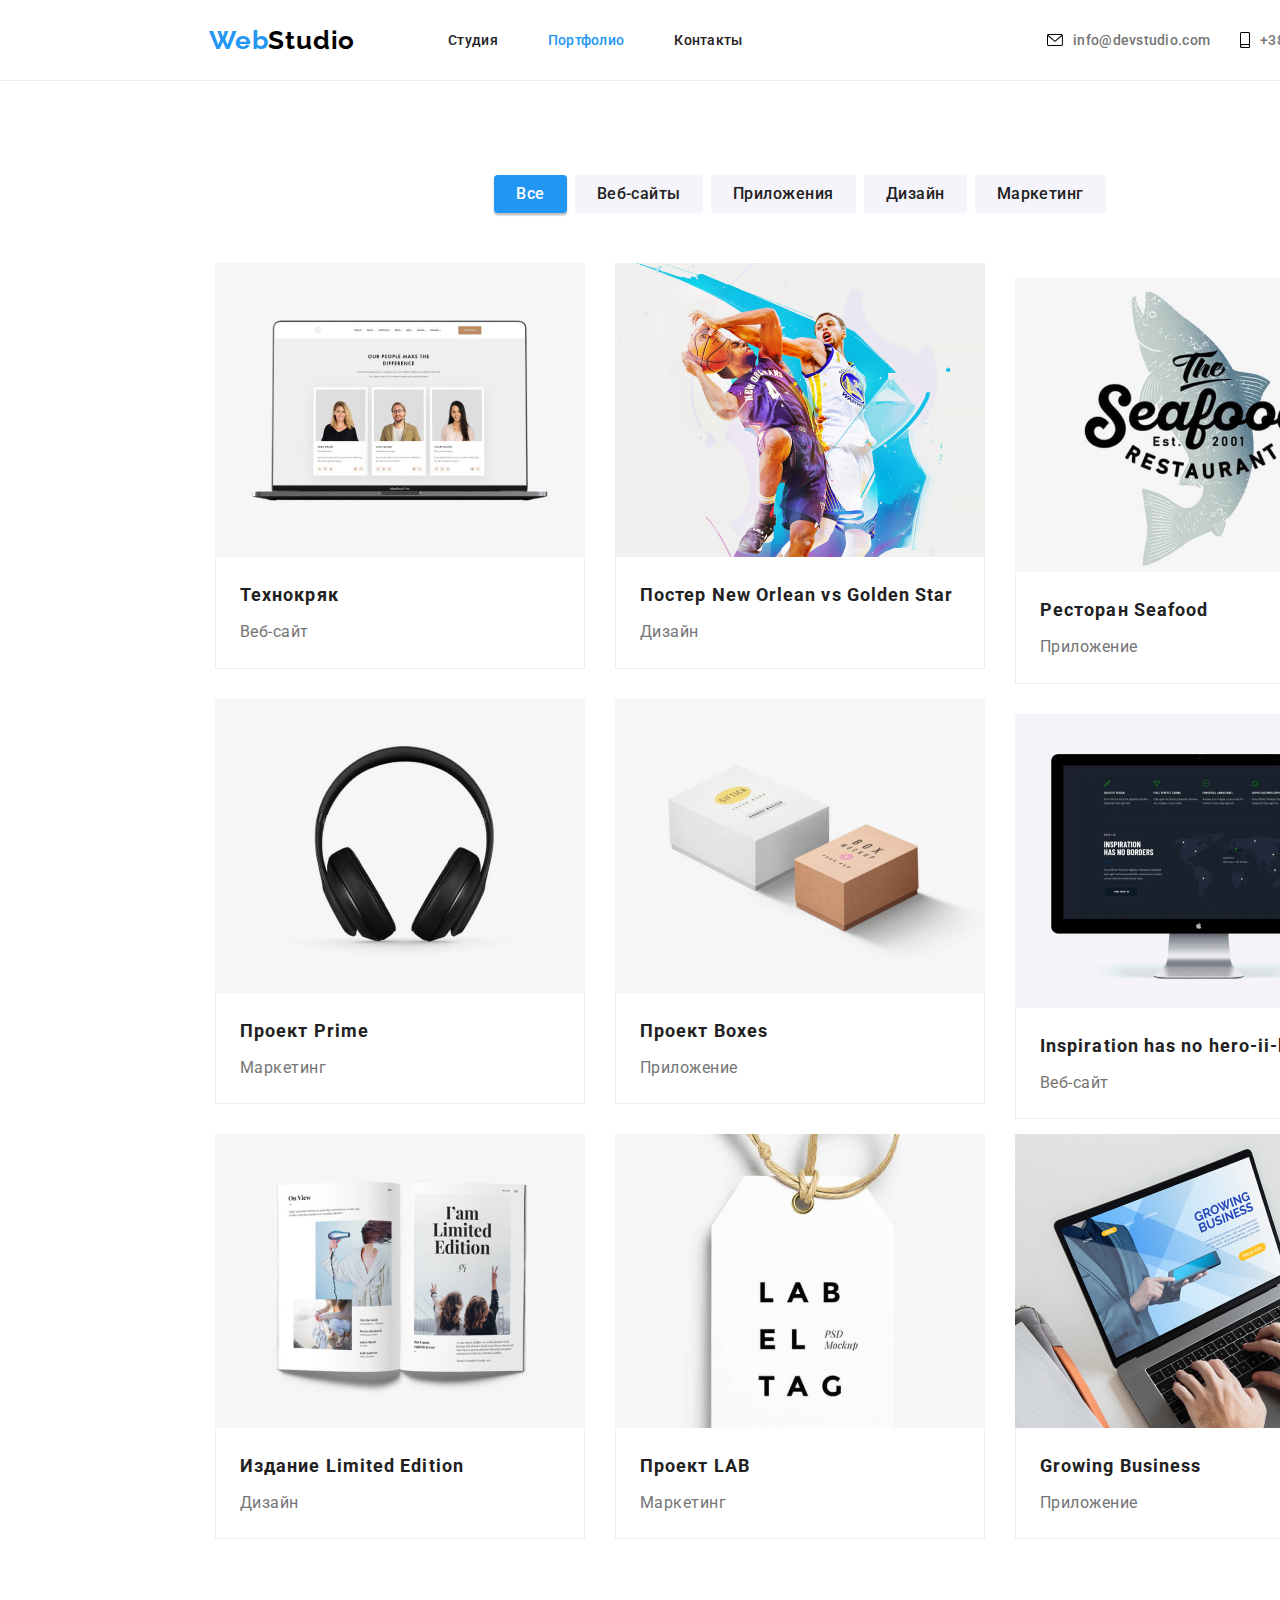
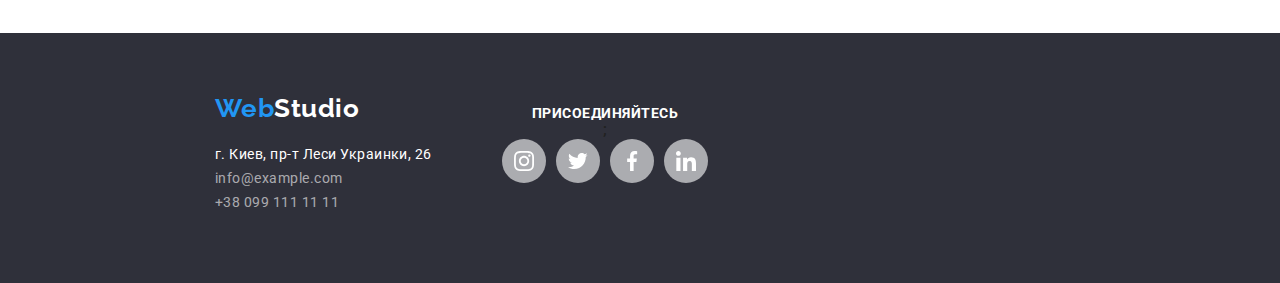
==== portfolio.html @ f687e074 "HW 5 13-53 20-08-2022" ====
<!DOCTYPE html>
<html lang="ru">

<head>
  <meta charset="UTF-8">
  <meta http-equiv="X-UA-Compatible" content="IE=edge">
  <meta name="viewport" content="width=device-width, initial-scale=1.0">
  <title>Document</title>
  <link rel="preconnect" href="https://fonts.googleapis.com">
  <link rel="preconnect" href="https://fonts.gstatic.com" crossorigin>
  <link href="https://fonts.googleapis.com/css2?family=Raleway:wght@700&family=Roboto:wght@400;500;700;900&display=swap"
    rel="stylesheet">
  <link rel="stylesheet" href="https://cdnjs.cloudflare.com/ajax/libs/modern-normalize/1.1.0/modern-normalize.min.css">
  <link rel="stylesheet" href="./css/styles.css" />
</head>

<body>
   <header>
    <section class="section header">
      <div class="container header-container">
        <a class="header-logo" href="index.html" title="Наш Логотип"><span class="header-logo-web">Web</span>Studio</a>
        <ul class="header-list">
          <li class="header-item">
            <a class="header-link-web" href="./index.html" title="Наша Студия">Студия</a>
          </li>
          <li class="header-item">
            <a class="header-link" href="./portfolio.html" title="Наши проекты">Портфолио</a>
          </li>
          <li class="header-item">
            <a class="header-link-web" href="./index.html" title="Наши контакты">Контакты</a>
          </li>
        </ul>
        <ul class="header-contact-list">
          <li class="header-contact-item">
            <div class="mail-address-new">
              <svg class="header-mail-contact" width="16" height="12">
                <use href="./images/symbol-defs.svg#icon-envelope-hover-1"></use>;
              </svg>
              <a class="header-contact-link" href="mailto:info@devstudio.com">info@devstudio.com</a>
            </div>
          </li>
          <li class="header-contact-item">
            <div class="tel-address-new">
              <svg class="header-tel-contact" width="10" height="16">
                <use href="./images/symbol-defs.svg#icon-smartphone1-1"></use>;
              </svg>
              <a class="header-contact-link" href="tel:+380961111111">+38 096 111 11 11</a>
            </div>
          </li>
        </ul>
      </div>
    </section>
  </header>
  <main>
    <section class="section">
      <h1 class="hero-port visually-hidden">Главная секция</h1>
      <ul class="container header-container">
        <li class="hero-port-item"><button type="button" class="hero-blue-btn">Все</button></li>
        <li class="hero-port-item"><button type="button" class="hero-port-btn">Веб-сайты</button></li>
        <li class="hero-port-item"><button type="button" class="hero-port-btn">Приложения</button></li>
        <li class="hero-port-item"><button type="button" class="hero-port-btn">Дизайн</button></li>
        <li class="hero-port-item"><button type="button" class="hero-port-btn">Маркетинг</button></li>
      </ul>
      <!-- <section class="hero-ii-port"> -->
      <ul class="container hero-ii-port-container">
        <li class="hero-ii-port-item">
          <img src="./images/img5.jpg" alt="Сайт ТЕХНОКРЯК" width="370" />
          <div class="hero-ii-border">
            <h2 class="hero-ii-port-title">Технокряк</h2>
            <p class="hero-ii-port-text">Веб-сайт</p>
          </div>
        </li>
        <li class="hero-ii-port-item">
          <img src="./images/img6.jpg" alt="Постер New Orlean vs Golden Star" width="370" />
          <div class="hero-ii-border">
            <h2 class="hero-ii-port-title">Постер New Orlean vs Golden Star</h2>
            <p class="hero-ii-port-text">Дизайн</p>
          </div>
        </li>
        <li class="hero-ii-port-item">
          <img src="./images/img7.jpg" alt="Ресторан Seafood" width="370" />
          <div class="hero-ii-border">
            <h2 class="hero-ii-port-title">Ресторан Seafood</h2>
            <p class="hero-ii-port-text">Приложение</p>
          </div>
        </li>
        <li class="hero-ii-port-item">
          <img src="./images/img8.jpg" alt="Проект Prime" width="370" />
          <div class="hero-ii-border">
            <h2 class="hero-ii-port-title">Проект Prime</h2>
            <p class="hero-ii-port-text">Маркетинг</p>
          </div>
        </li>
        <li class="hero-ii-port-item">
          <img src="./images/img9.jpg" alt="Проект Boxes" width="370" />
          <div class="hero-ii-border">
            <h2 class="hero-ii-port-title">Проект Boxes</h2>
            <p class="hero-ii-port-text">Приложение</p>
          </div>
        </li>
        <li class="hero-ii-port-item">
          <img src="./images/img10.jpg" alt="Inspiration has no Borders" width="370" />
          <div class="hero-ii-border">
            <h2 class="hero-ii-port-title">Inspiration has no hero-ii-borders</h2>
            <p class="hero-ii-port-text">Веб-сайт</p>
          </div>
        </li>
        <li class="hero-ii-port-item">
          <img src="./images/img11.jpg" alt="Издание Limited Edition" width="370" />
          <div class="hero-ii-border">
            <h2 class="hero-ii-port-title">Издание Limited Edition</h2>
            <p class="hero-ii-port-text">Дизайн</p>
          </div>
        </li>
        <li class="hero-ii-port-item">
          <img src="./images/img12.jpg" alt="Проект LAB" width="370" />
          <div class="hero-ii-border">
            <h2 class="hero-ii-port-title">Проект LAB</h2>
            <p class="hero-ii-port-text">Маркетинг</p>
          </div>
        </li>
        <li class="hero-ii-port-item">
          <img src="./images/img13.jpg" alt="Growing Business" width="370" />
          <div class="hero-ii-border">
            <h2 class="hero-ii-port-title">Growing Business</h2>
            <p class="hero-ii-port-text">Приложение</p>
          </div>
        </li>
      </ul>
      </div>
    </section>
  </main>
  <footer>
    <div class="main-footer">
      <div class="footer-container">
        <a class="footer-text" href="./index.html" title="Наш Логотип"><span
            class="header-logo-web">Web</span>Studio</a>
        <ul>
          <li class="footer-list">
            <a class="footer-map" href="https://google.maps/" rel="noopener noreferrer">
              г. Киев, пр-т Леси Украинки, 26</a>
          </li>
          <li class="footer-list">
            <a class="footer-link" href="mailto:info@example.com">info@example.com</a>
          </li>
          <li class="footer-list">
            <a class="footer-link" href="tel:+380991111111">+38 099 111 11 11</a>
          </li>
        </ul>
      </div>
      <div class="last-footer">
        <h3 class="footer-title">ПРИСОЕДИНЯЙТЕСЬ</h3>;
        <ul class="footer-social-list">
          <li>
            <a href="#" class="footer-social-link">
              <svg class="footer-soc">
                <use href="./images/symbol-defs.svg#icon-instagram-new"></use>;
              </svg>
            </a>
          </li>
          <li>
            <a href="#" class="footer-social-link">
              <svg class="footer-soc">
                <use href="./images/symbol-defs.svg#icon-twitter-2"></use>;
              </svg>
            </a>
          </li>
          <li>
            <a href="#" class="footer-social-link">
              <svg class="footer-soc">
                <use href="./images/symbol-defs.svg#icon-facebook-1"></use>;
              </svg>
            </a>
          </li>
          <li>
            <a href="#" class="footer-social-link">
              <svg class="footer-soc">
                <use href="./images/symbol-defs.svg#icon-linkedin-1"></use>;
              </svg>
            </a>
          </li>
        </ul>
      </div>
    </div>
  </footer>
</body>

</html>
---- css/styles.css ----
/* Цвет основы и цветoвая гамма страницы */

html {
  box-sizing: border-box;
}

*,
*::before *::after {
  box-sizing: inherit;
}

* {
  text-decoration: none;
  list-style: none;
}

h1,
h2,
h3,
h4,
p,
ul {
  margin: 0;
  padding: 0;
}

ul,
ol {
  margin-top: 0;
  margin-bottom: 0;
  padding-left: 0;
}

:root {
  --text-color: #757575;
  --title-color: #212121;
  --color-blue: #2196f3;
  --color-white: #ffffff;
  --color-black: #000000;
  --color-red: #990909;
  --color-footer: #2f303a;
  --color-whitesemi: rgba(255, 255, 255, 0.6);
  --color-button-grey: #f5f4fa;
  --color-button-blue: #188ce8;
}

/* Основные шрифт, цвет шр ифта и др. */

body {
  background-color: #ffffff;
  color: var(--title-color);
  font-family: Roboto, sans-serif;
  font-weight: 500;
  letter-spacing: 0.03em;
}

/* Полезное правило для удаления атрибутов в списке */

/* 
.list {
list-style: none;
} */

/* Корисна вставка:  */

img {
  display: block;
  max-width: 100%;
}

.container {
  align-items: center;
  justify-content: center;
  max-width: 1200px;
  width: 100%;
  padding: 0 15px;
  margin: 0 auto;
}
.section {
  padding: 94px 0 94px;
  margin: 0 auto 0;
  text-align: center;
  width: 1600px;
}
.header {
  padding: 25px 0;
  border-bottom: 1px solid #ececec;
}
/* Первая страница Студия */
.header-container {
  display: flex;
}
.header-logo {
  margin-right: 93px;
  color: var(--color-black);
  font-family: Raleway;
  font-weight: 700;
  font-size: 26px;
  line-height: 1.17;
  letter-spacing: 0.03em;
}
.header-logo-web {
  color: var(--color-blue);
  font-family: Raleway;
  font-weight: 700;
  font-size: 26px;
  line-height: 1.17;
  letter-spacing: 0.03em;
}
.header-list {
  display: flex;
  width: 294px;
  margin-right: 305px;
  justify-content: flex-start;
  gap: 50px;
}
/* margin-right: 331px; */
.header-link {
  display: block;
  color: var(--color-blue);
  font-family: Roboto;
  font-weight: 500;
  font-size: 14px;
  line-height: 1.17;
  letter-spacing: 0.02em;
}
.header-list .header-link:active {
  color: var(--color-blue);
}
.header-list .header-link-web {
  display: block;
  color: var(--title-color);
  font-family: Roboto;
  font-weight: 500;
  font-size: 14px;
  line-height: 1.17;
  letter-spacing: 0.02em;
}
.header-link-web:hover,
.header-link-web:focus {
  color: var(--color-blue);
}
.header-contact-list {
  display: flex;
  gap: 30px;
  justify-content: flex-end;
}
.header-contact-link {
  color: var(--text-color);
  font-size: 14px;
  line-height: 1.17;
  letter-spacing: 0.02em;
}
.header-mail-contact {
  display: flex;
  margin-right: 10px;
}
.header-tel-contact {
  display: flex;
  margin-right: 10px;
}
.header-contact-link:hover,
.header-contact-link:focus {
  color: var(--color-blue);
}
.mail-address-new .header-mail-contact:hover,
.mail-address-new .header-mail-contact:hover {
  fill: var(--color-blue);
}
.mail-address-new {
  display: flex;
  align-items: center;
}
.header-contact-item {
  display: flex;
  align-items: center;
}
.tel-address-new {
  display: flex;
  margin-right: 10px;
}
.tel-address-new .header-tel-contact:hover,
.tel-address-new .header-tel-contact:hover {
  fill: var(--color-blue);
}
.overlay {
  margin-left: 0;
  margin-right: auto;
  max-width: 1600px;
  height: 600px;
  background-color: #c4c4c4;
  background-image: linear-gradient(to right, rgba(47, 48, 58, 0.4), rgba(47, 48, 58, 0.4)),
    url('../images/img14.jpg');
  background-size: cover;
  background-position: center;
}
.hero {
  height: 600px;
  text-align: center;
  background-color: var(--color-footer);
  padding: 94px 0 94px;
  margin: 0 auto 0;
  width: 1600px;
}
.hero-container {
  display: block;
}
.hero-text {
  padding-top: 106px;
  margin: 0 auto 30px;
  width: 696px;
  text-align: center;
  justify-content: center;
  color: var(--color-white);
  font-weight: 900;
  font-size: 44px;
  line-height: 1.36;
  text-transform: uppercase;
  letter-spacing: 0.06em;
}
.hero-btn {
  display: inline-block;
  min-width: 200px;
  padding: 10px 32px;
  border-radius: 4px;
  box-shadow: 0px 4px 4px rgba(0, 0, 0, 0.15);
  background-color: var(--color-blue);
  color: var(--color-white);
  font-family: Roboto;
  font-weight: 700;
  font-size: 16px;
  line-height: 1.88;
  letter-spacing: 0.06em;
  cursor: pointer;
  border: none;
}
.button:hover,
.button:focus {
  background-color: var(--color-button-blue);
}
.hero-ii {
  padding-top: 94px;
  margin: 0 auto 0;
  text-align: center;
  width: 1600px;
}
.hero-ii-container {
  display: flex;
  padding-top: 94px;
  gap: 30px;
}
.hero-ii-item {
  display: block;
  padding-bottom: 0;
  gap: 30px;
  width: 270px;
}
.equipment {
  display: block;
  padding: 25px 100px 25px;
  width: 270px;
  height: 120px;
  background-position: center;
  background-color: var(--color-button-grey);
  background-size: contain;
  margin-bottom: 30px;
}
.social-item-twitter {
  display: block;
  padding: 12px 12px;
  width: 44px;
  height: 44px;
  background-position: center;
  outline: 1px solid red;
  background-size: contain;
  gap: 10px;
}
.social-list-container {
  display: flex;
  justify-content: center;
}
.hero-ii-title {
  text-align: left;
  margin-bottom: 10px;
  color: var(--title-color);
  font-weight: 700;
  font-size: 14px;
  line-height: 1.17;
  text-transform: uppercase;
}
.hero-ii-item-text {
  text-align: left;
  color: var(--text-color);
  font-weight: 400;
  font-size: 14px;
  line-height: 1.71;
}
.hero-iii {
  padding: 94px 0 0;
  margin: 0 auto 0;
  text-align: center;
  width: 1600px;
}
.hero-iii-item {
  padding: 0 0 94px;
  margin: 0 auto 0;
  text-align: center;
  width: 1600px;
}
.hero-iii-title {
  padding-bottom: 50px;
  color: var(--title-color);
  font-weight: 700;
  font-size: 36px;
  line-height: 1.17;
  text-align: center;
}
.hero-iii-item:not(:last-child) {
  margin-right: 30px;
}
.container.header-container {
  display: flex;
  padding: 0 0;
}
.hero-iv-team {
  padding: 94px 0 94px;
  margin: 0 auto 0;
  text-align: center;
  width: 1600px;
  background-color: var(--color-button-grey);
}
.hero-iv-item {
  padding: 0 0;
  margin: 0 auto;
  text-align: center;
  gap: 30px;
}
.hero-iv-item {
  border-radius: 0px 0px 4px 4px;
  background-color: #ffffff;
  box-shadow: 0px 1px 3px rgba(0, 0, 0, 0.12), 0px 1px 1px rgba(0, 0, 0, 0.14),
    0px 2px 1px rgba(0, 0, 0, 0.2);
}
.hero-iv-worker {
  display: block;
  width: 270px;
  text-align: center;
}
.hero-iv-name {
  padding-top: 30px;
  padding-bottom: 10px;
  color: var(--title-color);
  font-size: 16px;
  line-height: 1.17;
}
.social-list {
  display: flex;
  justify-content: center;
  gap: 10px;
  padding-bottom: 30px;
}
.soc {
  width: 20px;
  height: 20px;
  fill: #afb1b8;
}
.social-link {
  display: flex;
  width: 44px;
  height: 44px;
  align-items: center;
  justify-content: center;
}
.social-link:hover,
.social-link:focus {
  background-color: var(--color-blue);
}
.social-link .soc:hover,
.social-link .soc:focus {
  fill: var(--color-white);
}
.clients-link {
  display: flex;
  padding: 16px 32px 16px;
  width: 106px;
  height: 60px;
  background-position: center;
  background-size: cover;
  fill: #afb1b8;
  background-color: #ffffff;
}
.clients {
  display: flex;
  padding: 12px 12px;
  width: 106px;
  height: 60px;
  background-position: center;
  background-size: contain;
  fill: #afb1b8;
  border: 2 px solid var(--color-black);
}
.clients:hover,
.clients:focus {
  fill: var(--color-blue);
}
.main-clients {
  display: flex;
  border: 1px solid #afb1b8;
  border-radius: 4px;
}
.main-clients:hover {
  border: 1px solid var(--color-blue);
}
.clients-list {
  display: flex;
  justify-content: center;
  gap: 30px;
  margin: 0 0;
}
.social-link {
  color: var(--color-blue);
  border-radius: 50%;
}
.clients-link {
  fill: red;
  background-color: var(--color-blue);
}
.hero-iv-text {
  margin-bottom: 4px;
  color: var(--text-color);
  font-weight: 400;
  font-size: 16px;
  line-height: 1.17;
}
.hero-iv-soc {
  display: flex;
  margin-bottom: 30px;
  width: 206px;
  height: 44px;
  outline: 2px solid blue;
  background-size: contain;
  background-position: center;
  align-items: baseline;
  justify-content: center;
}
footer {
  width: 1600px;
  margin: 0 auto 0;
  text-align: center;
  background-color: var(--color-footer);
}
.footer-address .footer-list:not(:last-child) {
  margin-bottom: 9px;
}
.footer-text {
  display: block;
  text-align: left;
  padding-left: 215px;
  padding-top: 60px;
  margin-bottom: 20px;
  color: var(--color-white);
  font-family: Raleway;
  font-weight: 700;
  font-size: 26px;
  line-height: 1.11;
  font-style: normal;
}
.footer-container {
  display: block;
  padding: 0;
  margin: 0;
}
.footer-list {
  display: block;
  padding-left: 215px;
}
.footer-map {
  display: block;
  text-align: left;
  color: var(--color-white);
  font-weight: 400;
  font-size: 14px;
  line-height: 1.71;
  font-style: normal;
}
.footer-map:not(:last-child) {
  margin-top: 9px;
}
.footer-map:hover,
.footer-map:focus {
  color: var(--color-blue);
}
.last-footer {
  display: block;
  padding: 72px 0 100px;
  margin-left: 70px;
}
.main-footer {
  display: flex;
}
.footer-link {
  display: block;
  text-align: left;
  color: var(--color-whitesemi);
  font-weight: 400;
  font-size: 14px;
  line-height: 1.71;
  text-decoration-line: none;
  font-style: normal;
}
.footer-link:hover,
.footer-link:focus {
  color: var(--color-blue);
}
.footer-title {
  text-align: center;
  color: var(--color-white);
  font-weight: 700;
  font-size: 14px;
  line-height: 1.17;
  text-transform: uppercase;
}
.footer-social-list {
  display: flex;
  justify-content: center;
  gap: 10px;
}
.footer-soc {
  width: 20px;
  height: 20px;
  fill: var(--color-white);
}
.footer-social-link {
  display: flex;
  width: 44px;
  height: 44px;
  align-items: center;
  justify-content: center;
  background-color: var(--color-whitesemi);
  border-radius: 50%;
}
.footer-social-link:hover,
.footer-social-link:focus {
  background-color: var(--color-blue);
}
.footer-social-link .footer-soc:hover,
.footer-social-link .footer-soc:focus {
  fill: var(--color-white);
}

/*  Вторая страница Portfolio */

.hero-port-section {
  padding: 94px 0 0;
  margin: 0 auto 0;
  text-align: center;
  width: 1600px;
}
.hero-port-list {
  display: flex;
  justify-content: center;
  border: none;
}
.hero-blue-btn {
  padding: 6px 22px;
  background-color: var(--color-blue);
  color: var(--color-white);
  font-family: Roboto;
  font-weight: 500;
  font-size: 16px;
  line-height: 1.63;
  letter-spacing: 0.03em;
  cursor: pointer;
  box-shadow: 0px 3px 1px rgba(0, 0, 0, 0.1), 0px 1px 2px rgba(0, 0, 0, 0.08),
    0px 2px 2px rgba(0, 0, 0, 0.12);
  border-radius: 4px;
  border: none;
}
.hero-blue-btn:hover,
.hero-blue-btn:focus {
  background-color: var(--color-button-blue);
}
.hero-port-item {
  color: var(--title-color);
  font-weight: 500;
  font-size: 16px;
  line-height: 1.63;
  letter-spacing: 0.03em;
  cursor: pointer;
  border-radius: 4px;
  border: none;
}
.hero-port-item:not(:last-child) {
  margin-right: 8px;
  background-color: var(--color-button-grey);
}
.hero-port-btn {
  padding: 6px 22px;
  background-color: var(--color-button-grey);
  color: var(--title-color);
  font-family: Roboto;
  font-weight: 500;
  font-size: 16px;
  line-height: 1.63;
  letter-spacing: 0.03em;
  border: none;
  border-radius: 4px;
}
.hero-port-btn:hover,
.hero-port-btn:focus {
  background-color: var(--color-button-blue);
  color: var(--color-white);
}
.hero-ii-port {
  padding: 0 0 94px;
  margin: 0 auto 0;
  text-align: center;
  width: 1600px;
}
.hero-ii-port-container {
  display: flex;
  flex-wrap: wrap;
  padding-top: 50px;
  margin: 0 auto;
  width: 1200px;
}
.hero-ii-port-item {
  margin-right: 30px;
  margin-bottom: 30px;
  width: 370px;
  text-align: left;
}
.hero-ii-port-item:nth-child(3n) {
  margin: 0;
}
.hero-ii-port-item:nth-last-child(-n + 3) {
  margin-bottom: 0;
}
.hero-ii-border {
  border-left: 1px solid #eeeeee;
  border-bottom: 1px solid #eeeeee;
  border-right: 1px solid #eeeeee;
}
.hero-ii-port-title {
  padding-top: 20px;
  padding-left: 24px;
  margin-bottom: 4px;
  color: var(--title-color);
  font-family: Roboto;
  font-weight: 700;
  font-size: 18px;
  line-height: 2;
  letter-spacing: 0.06em;
  text-transform: none;
}
.hero-ii-port-text {
  padding-bottom: 20px;
  padding-left: 24px;
  font-weight: 400;
  color: var(--text-color);
  font-size: 16px;
  line-height: 1.88;
}
.visually-hidden {
  position: absolute;
  white-space: nowrap;
  width: 1px;
  height: 1px;
  overflow: hidden;
  border: 0;
  padding: 0;
  clip: rect(0 0 0 0);
  clip-path: inset(50%);
  margin: -1px;
}
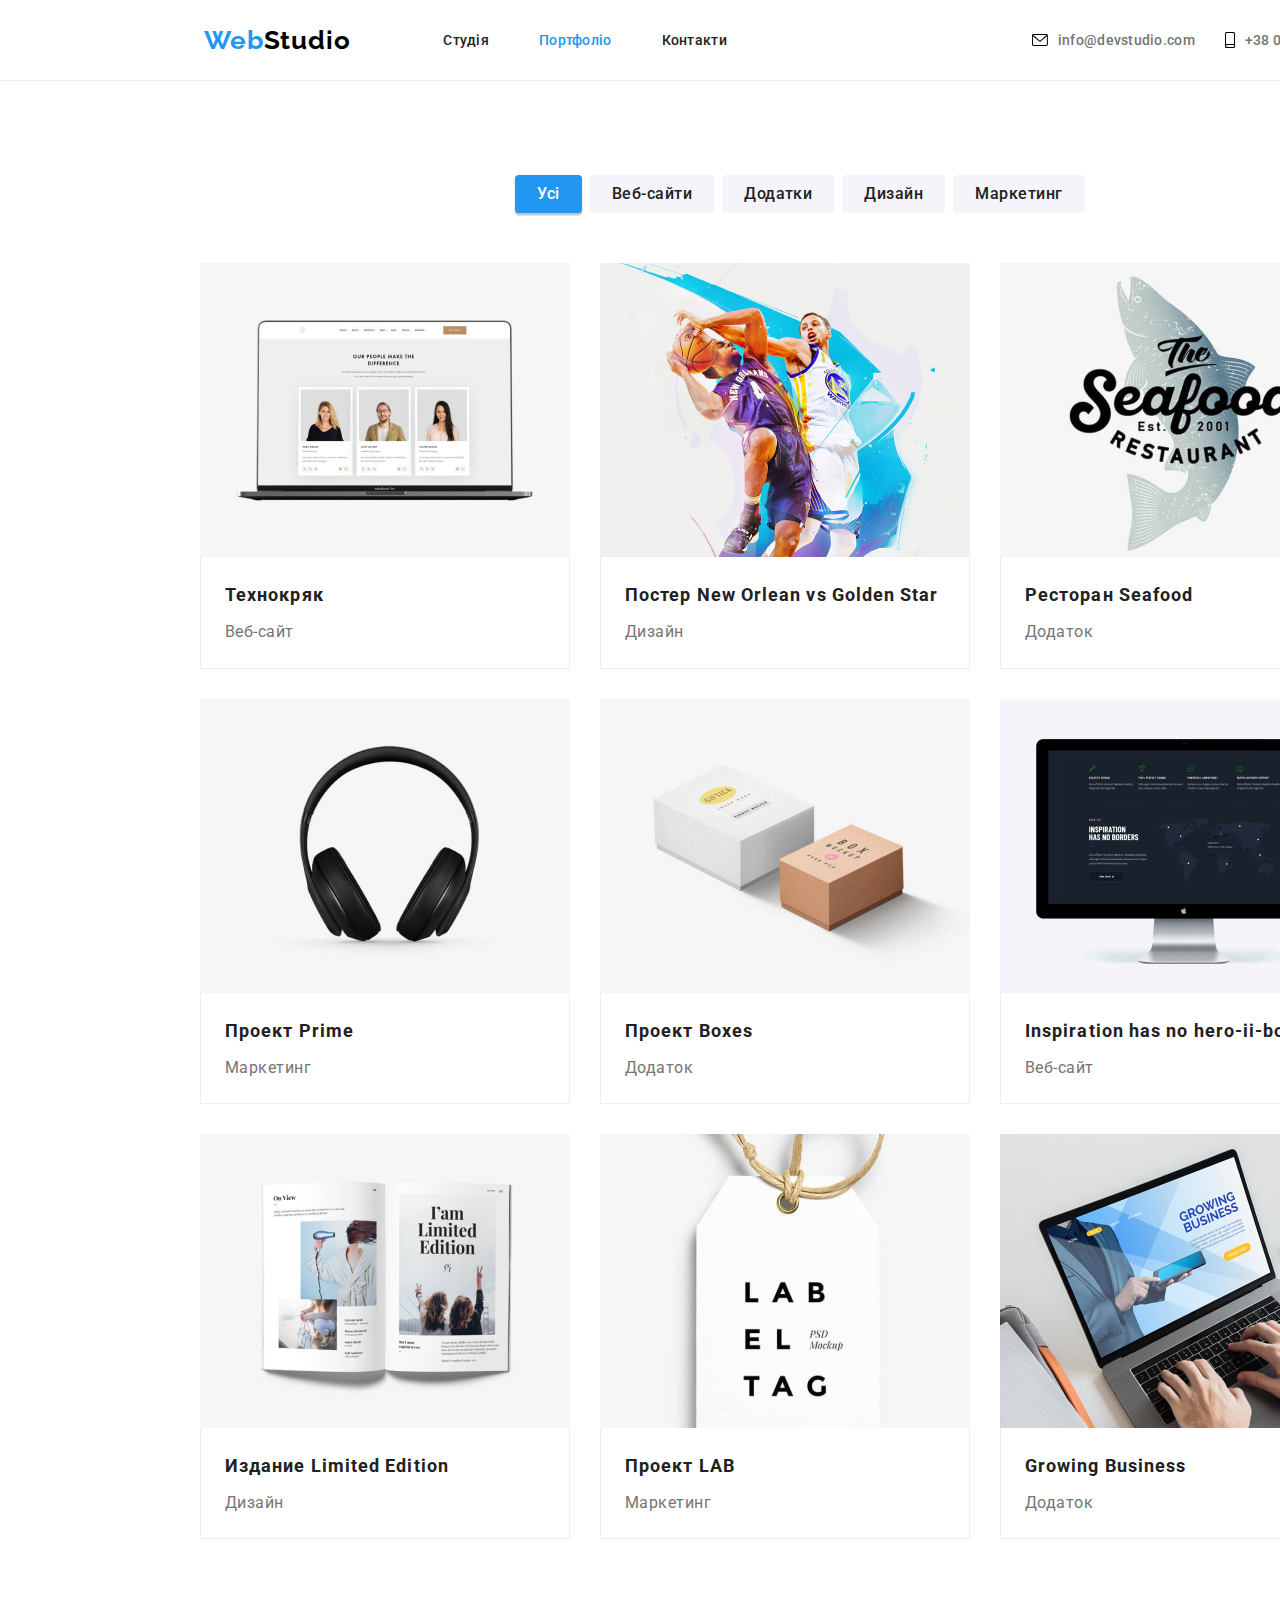
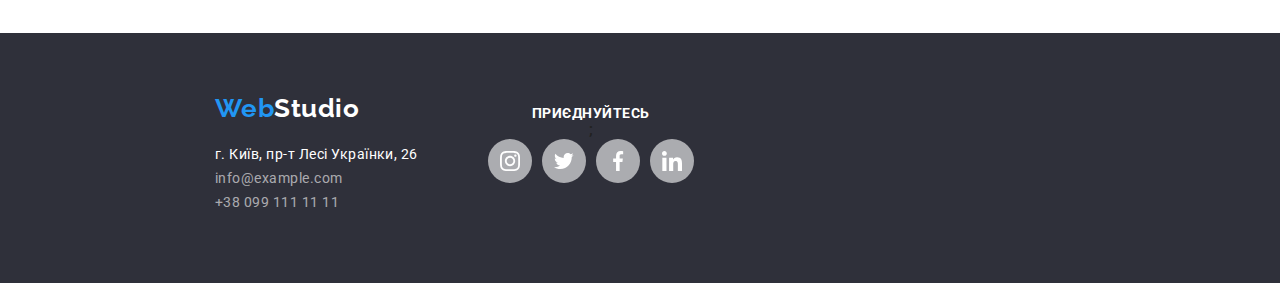
==== commit d5547880: "HW 5 17-31 20-08-2022" ====
--- a/portfolio.html
+++ b/portfolio.html
@@ -16,53 +16,70 @@
 
 <body>
    <header>
-    <section class="section header">
-      <div class="container header-container">
-        <a class="header-logo" href="index.html" title="Наш Логотип"><span class="header-logo-web">Web</span>Studio</a>
-        <ul class="header-list">
-          <li class="header-item">
-            <a class="header-link-web" href="./index.html" title="Наша Студия">Студия</a>
-          </li>
-          <li class="header-item">
-            <a class="header-link" href="./portfolio.html" title="Наши проекты">Портфолио</a>
-          </li>
-          <li class="header-item">
-            <a class="header-link-web" href="./index.html" title="Наши контакты">Контакты</a>
-          </li>
-        </ul>
-        <ul class="header-contact-list">
-          <li class="header-contact-item">
-            <div class="mail-address-new">
-              <svg class="header-mail-contact" width="16" height="12">
-                <use href="./images/symbol-defs.svg#icon-envelope-hover-1"></use>;
-              </svg>
-              <a class="header-contact-link" href="mailto:info@devstudio.com">info@devstudio.com</a>
-            </div>
-          </li>
-          <li class="header-contact-item">
-            <div class="tel-address-new">
-              <svg class="header-tel-contact" width="10" height="16">
-                <use href="./images/symbol-defs.svg#icon-smartphone1-1"></use>;
-              </svg>
-              <a class="header-contact-link" href="tel:+380961111111">+38 096 111 11 11</a>
-            </div>
-          </li>
-        </ul>
-      </div>
-    </section>
-  </header>
+      <section class="section header">
+        <div class="container header-container">
+          <a class="header-logo" href="index.html" title="Наш Логотип"
+            ><span class="header-logo-web">Web</span>Studio</a
+          >
+          <ul class="header-list">
+            <li class="header-item">
+              <a class="header-link-web" href="./index.html" title="Наша Студия"
+                >Студія</a
+              >
+            </li>
+            <li class="header-item">
+              <a
+                class="header-link"
+                href="./portfolio.html"
+                title="Наши проекты"
+                >Портфоліо</a
+              >
+            </li>
+            <li class="header-item">
+              <a
+                class="header-link-web"
+                href="./index.html"
+                title="Наши контакты"
+                >Контакти</a
+              >
+            </li>
+          </ul>
+          <ul class="header-contact-list">
+            <li class="header-contact-item">
+              <a class="header-contact-link" href="mailto:info@devstudio.com">
+                <svg class="header-mail-contact" width="16" height="12">
+                  <use
+                    href="./images/symbol-defs.svg#icon-envelope-hover-1"
+                  ></use>
+                  ;
+                </svg>
+                info@devstudio.com
+              </a>
+            </li>
+            <li class="header-contact-item">
+              <a class="header-contact-link" href="tel:+380961111111">
+                <svg class="header-tel-contact" width="10" height="16">
+                  <use href="./images/symbol-defs.svg#icon-smartphone1-1"></use>
+                  ;</svg
+                >+38 096 111 11 11</a
+              >
+            </li>
+          </ul>
+        </div>
+      </section>
+    </header>
   <main>
     <section class="section">
-      <h1 class="hero-port visually-hidden">Главная секция</h1>
+      <h1 class="hero-port visually-hidden">Головна секція</h1>
       <ul class="container header-container">
-        <li class="hero-port-item"><button type="button" class="hero-blue-btn">Все</button></li>
-        <li class="hero-port-item"><button type="button" class="hero-port-btn">Веб-сайты</button></li>
-        <li class="hero-port-item"><button type="button" class="hero-port-btn">Приложения</button></li>
+        <li class="hero-port-item"><button type="button" class="hero-blue-btn">Усі</button></li>
+        <li class="hero-port-item"><button type="button" class="hero-port-btn">Веб-сайти</button></li>
+        <li class="hero-port-item"><button type="button" class="hero-port-btn">Додатки</button></li>
         <li class="hero-port-item"><button type="button" class="hero-port-btn">Дизайн</button></li>
         <li class="hero-port-item"><button type="button" class="hero-port-btn">Маркетинг</button></li>
       </ul>
       <!-- <section class="hero-ii-port"> -->
-      <ul class="container hero-ii-port-container">
+      <ul class="hero-ii-port-container">
         <li class="hero-ii-port-item">
           <img src="./images/img5.jpg" alt="Сайт ТЕХНОКРЯК" width="370" />
           <div class="hero-ii-border">
@@ -81,7 +98,7 @@
           <img src="./images/img7.jpg" alt="Ресторан Seafood" width="370" />
           <div class="hero-ii-border">
             <h2 class="hero-ii-port-title">Ресторан Seafood</h2>
-            <p class="hero-ii-port-text">Приложение</p>
+            <p class="hero-ii-port-text">Додаток</p>
           </div>
         </li>
         <li class="hero-ii-port-item">
@@ -95,7 +112,7 @@
           <img src="./images/img9.jpg" alt="Проект Boxes" width="370" />
           <div class="hero-ii-border">
             <h2 class="hero-ii-port-title">Проект Boxes</h2>
-            <p class="hero-ii-port-text">Приложение</p>
+            <p class="hero-ii-port-text">Додаток</p>
           </div>
         </li>
         <li class="hero-ii-port-item">
@@ -123,7 +140,7 @@
           <img src="./images/img13.jpg" alt="Growing Business" width="370" />
           <div class="hero-ii-border">
             <h2 class="hero-ii-port-title">Growing Business</h2>
-            <p class="hero-ii-port-text">Приложение</p>
+            <p class="hero-ii-port-text">Додаток</p>
           </div>
         </li>
       </ul>
@@ -131,58 +148,73 @@
     </section>
   </main>
   <footer>
-    <div class="main-footer">
-      <div class="footer-container">
-        <a class="footer-text" href="./index.html" title="Наш Логотип"><span
-            class="header-logo-web">Web</span>Studio</a>
-        <ul>
-          <li class="footer-list">
-            <a class="footer-map" href="https://google.maps/" rel="noopener noreferrer">
-              г. Киев, пр-т Леси Украинки, 26</a>
-          </li>
-          <li class="footer-list">
-            <a class="footer-link" href="mailto:info@example.com">info@example.com</a>
-          </li>
-          <li class="footer-list">
-            <a class="footer-link" href="tel:+380991111111">+38 099 111 11 11</a>
-          </li>
-        </ul>
+      <div class="main-footer">
+        <div class="footer-container">
+          <a class="footer-text" href="./index.html" title="Наш Логотип"
+            ><span class="header-logo-web">Web</span>Studio</a
+          >
+          <ul>
+            <li class="footer-list">
+              <a
+                class="footer-map"
+                href="https://google.maps/"
+                rel="noopener noreferrer"
+              >
+                г. Київ, пр-т Лесі Українки, 26</a
+              >
+            </li>
+            <li class="footer-list">
+              <a class="footer-link" href="mailto:info@example.com"
+                >info@example.com</a
+              >
+            </li>
+            <li class="footer-list">
+              <a class="footer-link" href="tel:+380991111111"
+                >+38 099 111 11 11</a
+              >
+            </li>
+          </ul>
+        </div>
+        <div class="last-footer">
+          <h3 class="footer-title">приєднуйтесь</h3>
+          ;
+          <ul class="footer-social-list">
+            <li>
+              <a href="#" class="footer-social-link">
+                <svg class="footer-soc">
+                  <use href="./images/symbol-defs.svg#icon-instagram-new"></use>
+                  ;
+                </svg>
+              </a>
+            </li>
+            <li>
+              <a href="#" class="footer-social-link">
+                <svg class="footer-soc">
+                  <use href="./images/symbol-defs.svg#icon-twitter-2"></use>
+                  ;
+                </svg>
+              </a>
+            </li>
+            <li>
+              <a href="#" class="footer-social-link">
+                <svg class="footer-soc">
+                  <use href="./images/symbol-defs.svg#icon-facebook-1"></use>
+                  ;
+                </svg>
+              </a>
+            </li>
+            <li>
+              <a href="#" class="footer-social-link">
+                <svg class="footer-soc">
+                  <use href="./images/symbol-defs.svg#icon-linkedin-1"></use>
+                  ;
+                </svg>
+              </a>
+            </li>
+          </ul>
+        </div>
       </div>
-      <div class="last-footer">
-        <h3 class="footer-title">ПРИСОЕДИНЯЙТЕСЬ</h3>;
-        <ul class="footer-social-list">
-          <li>
-            <a href="#" class="footer-social-link">
-              <svg class="footer-soc">
-                <use href="./images/symbol-defs.svg#icon-instagram-new"></use>;
-              </svg>
-            </a>
-          </li>
-          <li>
-            <a href="#" class="footer-social-link">
-              <svg class="footer-soc">
-                <use href="./images/symbol-defs.svg#icon-twitter-2"></use>;
-              </svg>
-            </a>
-          </li>
-          <li>
-            <a href="#" class="footer-social-link">
-              <svg class="footer-soc">
-                <use href="./images/symbol-defs.svg#icon-facebook-1"></use>;
-              </svg>
-            </a>
-          </li>
-          <li>
-            <a href="#" class="footer-social-link">
-              <svg class="footer-soc">
-                <use href="./images/symbol-defs.svg#icon-linkedin-1"></use>;
-              </svg>
-            </a>
-          </li>
-        </ul>
-      </div>
-    </div>
-  </footer>
+    </footer>
 </body>
 
 </html>--- a/css/styles.css
+++ b/css/styles.css
@@ -69,6 +69,7 @@
 }
 
 .container {
+  display: flex;
   align-items: center;
   justify-content: center;
   max-width: 1200px;
@@ -109,7 +110,6 @@
 }
 .header-list {
   display: flex;
-  width: 294px;
   margin-right: 305px;
   justify-content: flex-start;
   gap: 50px;
@@ -142,15 +142,26 @@
 }
 .header-contact-list {
   display: flex;
-  gap: 30px;
   justify-content: flex-end;
 }
+
+.header-contact-item {
+  display: flex;
+  align-items: center;
+  justify-content: space-between;
+}
+
 .header-contact-link {
+  display: flex;
+  margin-right: 30px;
+  align-items: center;
+
   color: var(--text-color);
   font-size: 14px;
   line-height: 1.17;
   letter-spacing: 0.02em;
 }
+
 .header-mail-contact {
   display: flex;
   margin-right: 10px;
@@ -159,26 +170,38 @@
   display: flex;
   margin-right: 10px;
 }
+
+/* 
 .header-contact-link:hover,
 .header-contact-link:focus {
   color: var(--color-blue);
-}
-.mail-address-new .header-mail-contact:hover,
-.mail-address-new .header-mail-contact:hover {
+} */
+/* }
+.header-mail-contact .header-contact-link:hover,
+.header-mail-contact .header-contact-link:hover {
   fill: var(--color-blue);
-}
-.mail-address-new {
-  display: flex;
-  align-items: center;
-}
-.header-contact-item {
-  display: flex;
-  align-items: center;
-}
+  color: var(--color-blue);
+} */
+
+.header-contact-item .header-contact-link:hover,
+.header-contact-item .header-mail-contact:focus {
+  color: var(--color-blue);
+  fill: var(--color-blue);
+}
+
+/* }
+.mail-address-new::hover,
+.mail-address-new:focus {
+  background-color: var(--color-blue);
+} */
+
+/* 
+. mail-address-new */
+
 .tel-address-new {
   display: flex;
-  margin-right: 10px;
-}
+}
+
 .tel-address-new .header-tel-contact:hover,
 .tel-address-new .header-tel-contact:hover {
   fill: var(--color-blue);
@@ -189,8 +212,12 @@
   max-width: 1600px;
   height: 600px;
   background-color: #c4c4c4;
-  background-image: linear-gradient(to right, rgba(47, 48, 58, 0.4), rgba(47, 48, 58, 0.4)),
-    url('../images/img14.jpg');
+  background-image: linear-gradient(
+      to right,
+      rgba(47, 48, 58, 0.4),
+      rgba(47, 48, 58, 0.4)
+    ),
+    url("../images/img14.jpg");
   background-size: cover;
   background-position: center;
 }
@@ -245,6 +272,7 @@
   width: 1600px;
 }
 .hero-ii-container {
+  justify-content: center;
   display: flex;
   padding-top: 94px;
   gap: 30px;
@@ -619,10 +647,10 @@
 }
 .hero-ii-port-container {
   display: flex;
+  width: 1200px;
   flex-wrap: wrap;
   padding-top: 50px;
   margin: 0 auto;
-  width: 1200px;
 }
 .hero-ii-port-item {
   margin-right: 30px;
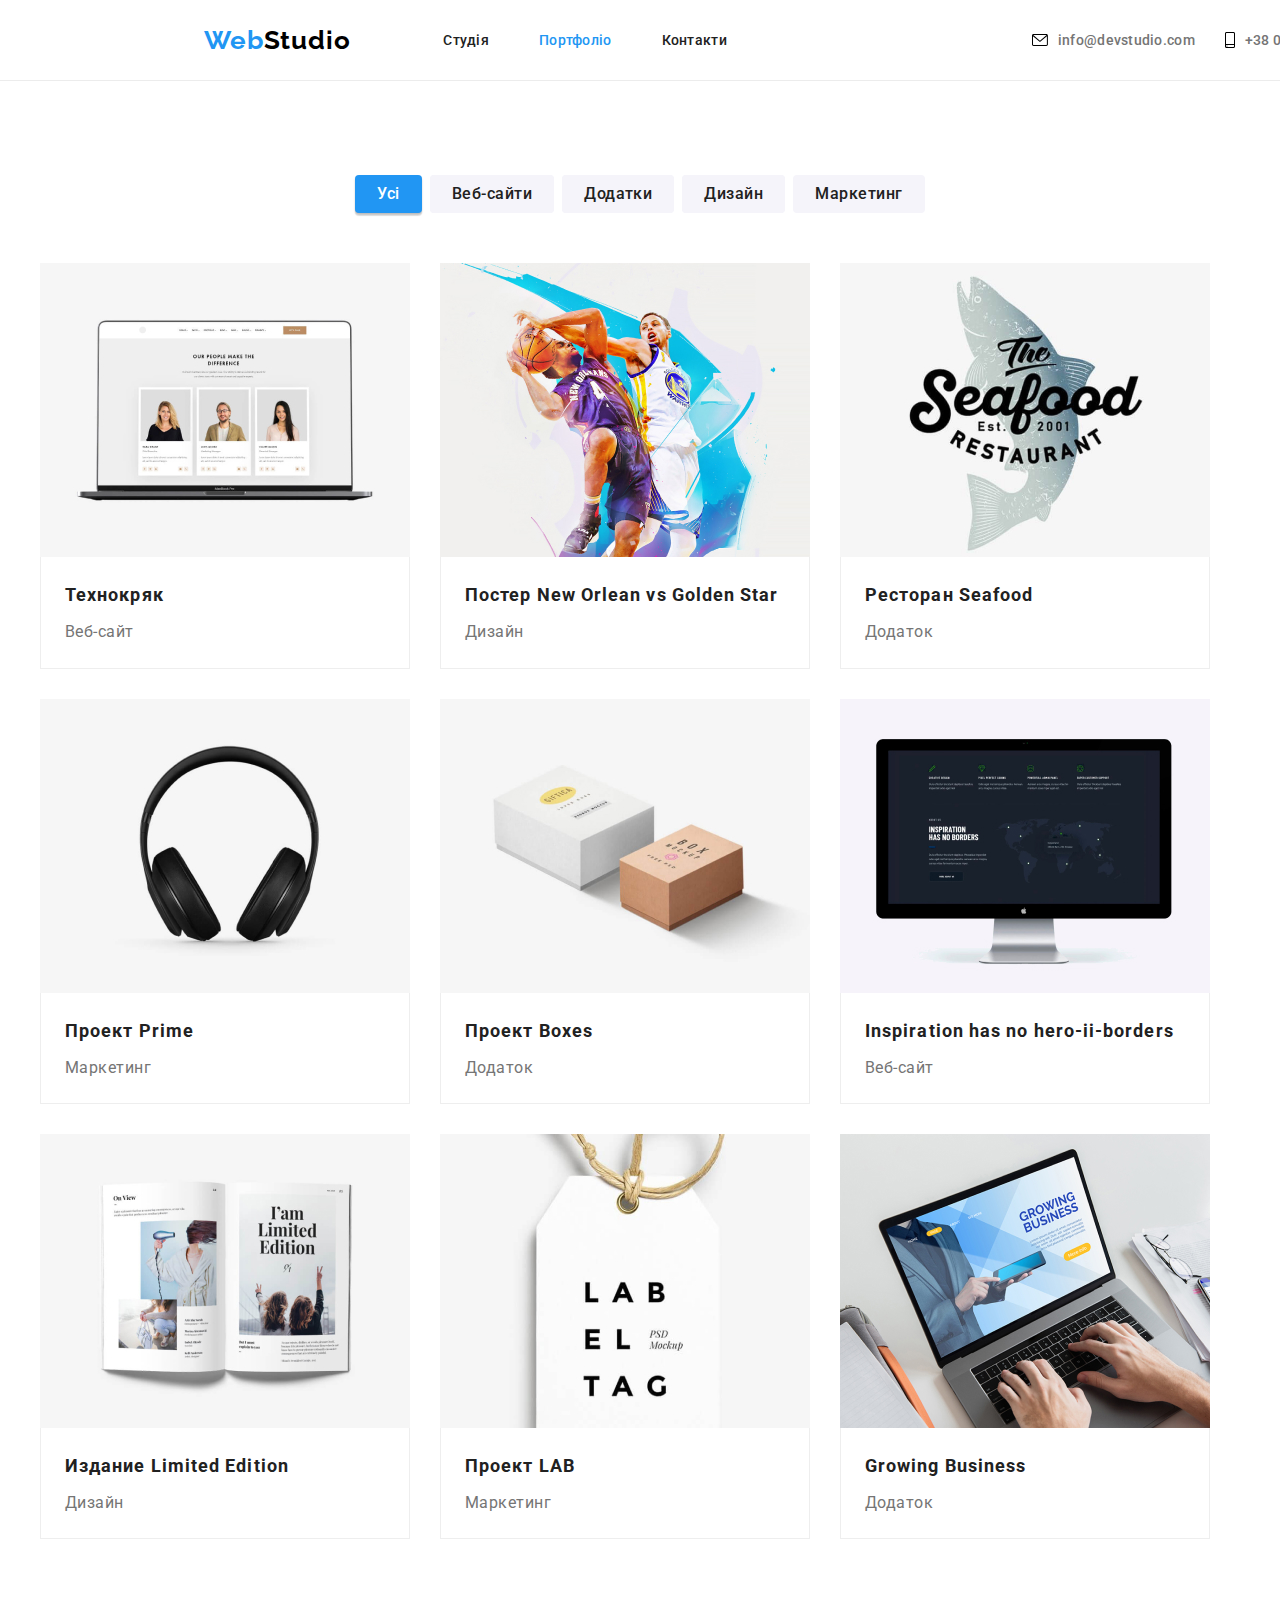
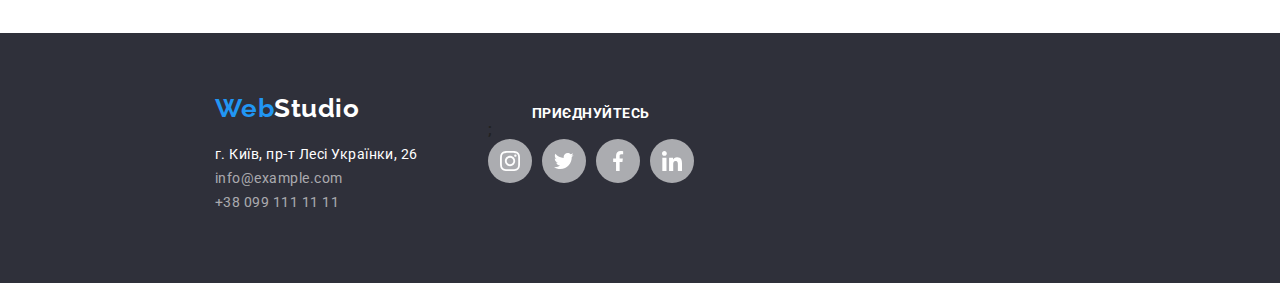
==== commit fa791362: "HW 5 00-05 21-08-2022" ====
--- a/portfolio.html
+++ b/portfolio.html
@@ -15,59 +15,42 @@
 </head>
 
 <body>
-   <header>
-      <section class="section header">
-        <div class="container header-container">
-          <a class="header-logo" href="index.html" title="Наш Логотип"
-            ><span class="header-logo-web">Web</span>Studio</a
-          >
-          <ul class="header-list">
-            <li class="header-item">
-              <a class="header-link-web" href="./index.html" title="Наша Студия"
-                >Студія</a
-              >
-            </li>
-            <li class="header-item">
-              <a
-                class="header-link"
-                href="./portfolio.html"
-                title="Наши проекты"
-                >Портфоліо</a
-              >
-            </li>
-            <li class="header-item">
-              <a
-                class="header-link-web"
-                href="./index.html"
-                title="Наши контакты"
-                >Контакти</a
-              >
-            </li>
-          </ul>
-          <ul class="header-contact-list">
-            <li class="header-contact-item">
-              <a class="header-contact-link" href="mailto:info@devstudio.com">
-                <svg class="header-mail-contact" width="16" height="12">
-                  <use
-                    href="./images/symbol-defs.svg#icon-envelope-hover-1"
-                  ></use>
-                  ;
-                </svg>
-                info@devstudio.com
-              </a>
-            </li>
-            <li class="header-contact-item">
-              <a class="header-contact-link" href="tel:+380961111111">
-                <svg class="header-tel-contact" width="10" height="16">
-                  <use href="./images/symbol-defs.svg#icon-smartphone1-1"></use>
-                  ;</svg
-                >+38 096 111 11 11</a
-              >
-            </li>
-          </ul>
-        </div>
-      </section>
-    </header>
+  <header>
+    <section class="section header">
+      <div class="container header-container">
+        <a class="header-logo" href="index.html" title="Наш Логотип"><span class="header-logo-web">Web</span>Studio</a>
+        <ul class="header-list">
+          <li class="header-item">
+            <a class="header-link-web" href="./index.html" title="Наша Студия">Студія</a>
+          </li>
+          <li class="header-item">
+            <a class="header-link" href="./portfolio.html" title="Наши проекты">Портфоліо</a>
+          </li>
+          <li class="header-item">
+            <a class="header-link-web" href="./index.html" title="Наши контакты">Контакти</a>
+          </li>
+        </ul>
+        <ul class="header-contact-list">
+          <li class="header-contact-item">
+            <a class="header-contact-link" href="mailto:info@devstudio.com">
+              <svg class="header-mail-contact" width="16" height="12">
+                <use href="./images/symbol-defs.svg#icon-envelope-hover-1"></use>
+                ;
+              </svg>
+              info@devstudio.com
+            </a>
+          </li>
+          <li class="header-contact-item">
+            <a class="header-contact-link" href="tel:+380961111111">
+              <svg class="header-tel-contact" width="10" height="16">
+                <use href="./images/symbol-defs.svg#icon-smartphone1-1"></use>
+                ;
+              </svg>+38 096 111 11 11</a>
+          </li>
+        </ul>
+      </div>
+    </section>
+  </header>
   <main>
     <section class="section">
       <h1 class="hero-port visually-hidden">Головна секція</h1>
@@ -123,7 +106,7 @@
           </div>
         </li>
         <li class="hero-ii-port-item">
-          <img src="./images/img11.jpg" alt="Издание Limited Edition" width="370" />
+          <img src="./images/img11.jpg" alt="Видання Limited Edition" width="370" />
           <div class="hero-ii-border">
             <h2 class="hero-ii-port-title">Издание Limited Edition</h2>
             <p class="hero-ii-port-text">Дизайн</p>
@@ -147,31 +130,23 @@
       </div>
     </section>
   </main>
-  <footer>
+<footer>
       <div class="main-footer">
         <div class="footer-container">
           <a class="footer-text" href="./index.html" title="Наш Логотип"
             ><span class="header-logo-web">Web</span>Studio</a
           >
           <ul>
-            <li class="footer-list">
-              <a
-                class="footer-map"
-                href="https://google.maps/"
-                rel="noopener noreferrer"
-              >
+            <li class="footer-item">
+              <a class="footer-map" href="https://google.maps/" rel="noopener noreferrer">
                 г. Київ, пр-т Лесі Українки, 26</a
               >
             </li>
-            <li class="footer-list">
-              <a class="footer-link" href="mailto:info@example.com"
-                >info@example.com</a
-              >
+            <li class="footer-item">
+              <a class="footer-link" href="mailto:info@example.com">info@example.com</a>
             </li>
-            <li class="footer-list">
-              <a class="footer-link" href="tel:+380991111111"
-                >+38 099 111 11 11</a
-              >
+            <li class="footer-item">
+              <a class="footer-link" href="tel:+380991111111">+38 099 111 11 11</a>
             </li>
           </ul>
         </div>
@@ -181,7 +156,7 @@
           <ul class="footer-social-list">
             <li>
               <a href="#" class="footer-social-link">
-                <svg class="footer-soc">
+                <svg class="footer-soc" width="20" height="20">
                   <use href="./images/symbol-defs.svg#icon-instagram-new"></use>
                   ;
                 </svg>
@@ -189,7 +164,7 @@
             </li>
             <li>
               <a href="#" class="footer-social-link">
-                <svg class="footer-soc">
+                <svg class="footer-soc" width="20" height="20">
                   <use href="./images/symbol-defs.svg#icon-twitter-2"></use>
                   ;
                 </svg>
@@ -197,7 +172,7 @@
             </li>
             <li>
               <a href="#" class="footer-social-link">
-                <svg class="footer-soc">
+                <svg class="footer-soc" width="20" height="20">
                   <use href="./images/symbol-defs.svg#icon-facebook-1"></use>
                   ;
                 </svg>
@@ -205,7 +180,7 @@
             </li>
             <li>
               <a href="#" class="footer-social-link">
-                <svg class="footer-soc">
+                <svg class="footer-soc" width="20" height="20">
                   <use href="./images/symbol-defs.svg#icon-linkedin-1"></use>
                   ;
                 </svg>
@@ -216,5 +191,4 @@
       </div>
     </footer>
 </body>
-
 </html>--- a/css/styles.css
+++ b/css/styles.css
@@ -78,14 +78,14 @@
   margin: 0 auto;
 }
 .section {
-  padding: 94px 0 94px;
-  margin: 0 auto 0;
-  text-align: center;
-  width: 1600px;
+  padding-top: 94px;
+  padding-bottom: 94px;
 }
 .header {
   padding: 25px 0;
   border-bottom: 1px solid #ececec;
+  width: 1600px;
+  margin: 0 auto 0;
 }
 /* Первая страница Студия */
 .header-container {
@@ -171,32 +171,13 @@
   margin-right: 10px;
 }
 
-/* 
-.header-contact-link:hover,
-.header-contact-link:focus {
-  color: var(--color-blue);
-} */
-/* }
-.header-mail-contact .header-contact-link:hover,
-.header-mail-contact .header-contact-link:hover {
-  fill: var(--color-blue);
-  color: var(--color-blue);
-} */
-
 .header-contact-item .header-contact-link:hover,
 .header-contact-item .header-mail-contact:focus {
   color: var(--color-blue);
   fill: var(--color-blue);
-}
-
-/* }
-.mail-address-new::hover,
-.mail-address-new:focus {
-  background-color: var(--color-blue);
-} */
-
-/* 
-. mail-address-new */
+  transition: color 250ms cubic-bezier(0.4, 0, 0.2, 1);
+  transition: fill 250ms cubic-bezier(0.4, 0, 0.2, 1);
+}
 
 .tel-address-new {
   display: flex;
@@ -205,6 +186,7 @@
 .tel-address-new .header-tel-contact:hover,
 .tel-address-new .header-tel-contact:hover {
   fill: var(--color-blue);
+  transition: fill 250ms cubic-bezier(0.4, 0, 0.2, 1);
 }
 .overlay {
   margin-left: 0;
@@ -264,6 +246,7 @@
 .button:hover,
 .button:focus {
   background-color: var(--color-button-blue);
+  transition: background-color 250ms cubic-bezier(0.4, 0, 0.2, 1);
 }
 .hero-ii {
   padding-top: 94px;
@@ -324,16 +307,13 @@
   line-height: 1.71;
 }
 .hero-iii {
-  padding: 94px 0 0;
-  margin: 0 auto 0;
-  text-align: center;
-  width: 1600px;
+  padding-top: 0;
+  margin: 0 auto 0;
+  text-align: center;
 }
 .hero-iii-item {
-  padding: 0 0 94px;
-  margin: 0 auto 0;
-  text-align: center;
-  width: 1600px;
+  margin: 0 auto 0;
+  text-align: center;
 }
 .hero-iii-title {
   padding-bottom: 50px;
@@ -376,7 +356,7 @@
 }
 .hero-iv-name {
   padding-top: 30px;
-  padding-bottom: 10px;
+  margin-bottom: 10px;
   color: var(--title-color);
   font-size: 16px;
   line-height: 1.17;
@@ -388,8 +368,6 @@
   padding-bottom: 30px;
 }
 .soc {
-  width: 20px;
-  height: 20px;
   fill: #afb1b8;
 }
 .social-link {
@@ -402,11 +380,14 @@
 .social-link:hover,
 .social-link:focus {
   background-color: var(--color-blue);
-}
-.social-link .soc:hover,
-.social-link .soc:focus {
+  transition: background-color 250ms cubic-bezier(0.4, 0, 0.2, 1);
+}
+.soc:hover,
+.soc:focus {
   fill: var(--color-white);
-}
+  transition: fill 250ms cubic-bezier(0.4, 0, 0.2, 1);
+}
+
 .clients-link {
   display: flex;
   padding: 16px 32px 16px;
@@ -430,6 +411,7 @@
 .clients:hover,
 .clients:focus {
   fill: var(--color-blue);
+  transition: fill 250ms cubic-bezier(0.4, 0, 0.2, 1);
 }
 .main-clients {
   display: flex;
@@ -449,12 +431,8 @@
   color: var(--color-blue);
   border-radius: 50%;
 }
-.clients-link {
-  fill: red;
-  background-color: var(--color-blue);
-}
 .hero-iv-text {
-  margin-bottom: 4px;
+  margin-bottom: 16px;
   color: var(--text-color);
   font-weight: 400;
   font-size: 16px;
@@ -474,7 +452,7 @@
 footer {
   width: 1600px;
   margin: 0 auto 0;
-  text-align: center;
+  text-align: left;
   background-color: var(--color-footer);
 }
 .footer-address .footer-list:not(:last-child) {
@@ -483,7 +461,6 @@
 .footer-text {
   display: block;
   text-align: left;
-  padding-left: 215px;
   padding-top: 60px;
   margin-bottom: 20px;
   color: var(--color-white);
@@ -495,12 +472,9 @@
 }
 .footer-container {
   display: block;
-  padding: 0;
-  margin: 0;
-}
-.footer-list {
-  display: block;
-  padding-left: 215px;
+}
+.footer-item {
+  display: block;
 }
 .footer-map {
   display: block;
@@ -517,6 +491,7 @@
 .footer-map:hover,
 .footer-map:focus {
   color: var(--color-blue);
+  transition: color 250ms cubic-bezier(0.4, 0, 0.2, 1);
 }
 .last-footer {
   display: block;
@@ -525,6 +500,7 @@
 }
 .main-footer {
   display: flex;
+  padding-left: 215px;
 }
 .footer-link {
   display: block;
@@ -539,6 +515,7 @@
 .footer-link:hover,
 .footer-link:focus {
   color: var(--color-blue);
+  transition: color 250ms cubic-bezier(0.4, 0, 0.2, 1);
 }
 .footer-title {
   text-align: center;
@@ -554,8 +531,6 @@
   gap: 10px;
 }
 .footer-soc {
-  width: 20px;
-  height: 20px;
   fill: var(--color-white);
 }
 .footer-social-link {
@@ -570,10 +545,12 @@
 .footer-social-link:hover,
 .footer-social-link:focus {
   background-color: var(--color-blue);
+  transition: background-color 250ms cubic-bezier(0.4, 0, 0.2, 1);
 }
 .footer-social-link .footer-soc:hover,
 .footer-social-link .footer-soc:focus {
   fill: var(--color-white);
+  transition: fill 250ms cubic-bezier(0.4, 0, 0.2, 1);
 }
 
 /*  Вторая страница Portfolio */
@@ -607,6 +584,7 @@
 .hero-blue-btn:hover,
 .hero-blue-btn:focus {
   background-color: var(--color-button-blue);
+  transition: background-color 250ms cubic-bezier(0.4, 0, 0.2, 1);
 }
 .hero-port-item {
   color: var(--title-color);
@@ -634,11 +612,13 @@
   border: none;
   border-radius: 4px;
 }
-.hero-port-btn:hover,
+/* .hero-port-btn:hover,
 .hero-port-btn:focus {
   background-color: var(--color-button-blue);
   color: var(--color-white);
-}
+  transition: background-color 250ms cubic-bezier(0.4, 0, 0.2, 1);
+
+} */
 .hero-ii-port {
   padding: 0 0 94px;
   margin: 0 auto 0;
@@ -659,19 +639,28 @@
   text-align: left;
 }
 .hero-ii-port-item:nth-child(3n) {
-  margin: 0;
+  margin-right: 0;
 }
 .hero-ii-port-item:nth-last-child(-n + 3) {
   margin-bottom: 0;
 }
+.hero-ii-port-item:hover,
+.hero-ii-port-item:focus {
+  box-shadow: 0px 4px 4px 0px rgba(0, 0, 0, 0.25);
+  transition: box-shadow 250ms cubic-bezier(0.4, 0, 0.2, 1);
+}
+
 .hero-ii-border {
+  padding-top: 20px;
+  padding-left: 24px;
+  padding-bottom: 20px;
   border-left: 1px solid #eeeeee;
   border-bottom: 1px solid #eeeeee;
   border-right: 1px solid #eeeeee;
 }
 .hero-ii-port-title {
-  padding-top: 20px;
-  padding-left: 24px;
+  /* padding-top: 20px; */
+  /* padding-left: 24px; */
   margin-bottom: 4px;
   color: var(--title-color);
   font-family: Roboto;
@@ -682,8 +671,8 @@
   text-transform: none;
 }
 .hero-ii-port-text {
-  padding-bottom: 20px;
-  padding-left: 24px;
+  /* padding-bottom: 20px;
+  padding-left: 24px; */
   font-weight: 400;
   color: var(--text-color);
   font-size: 16px;
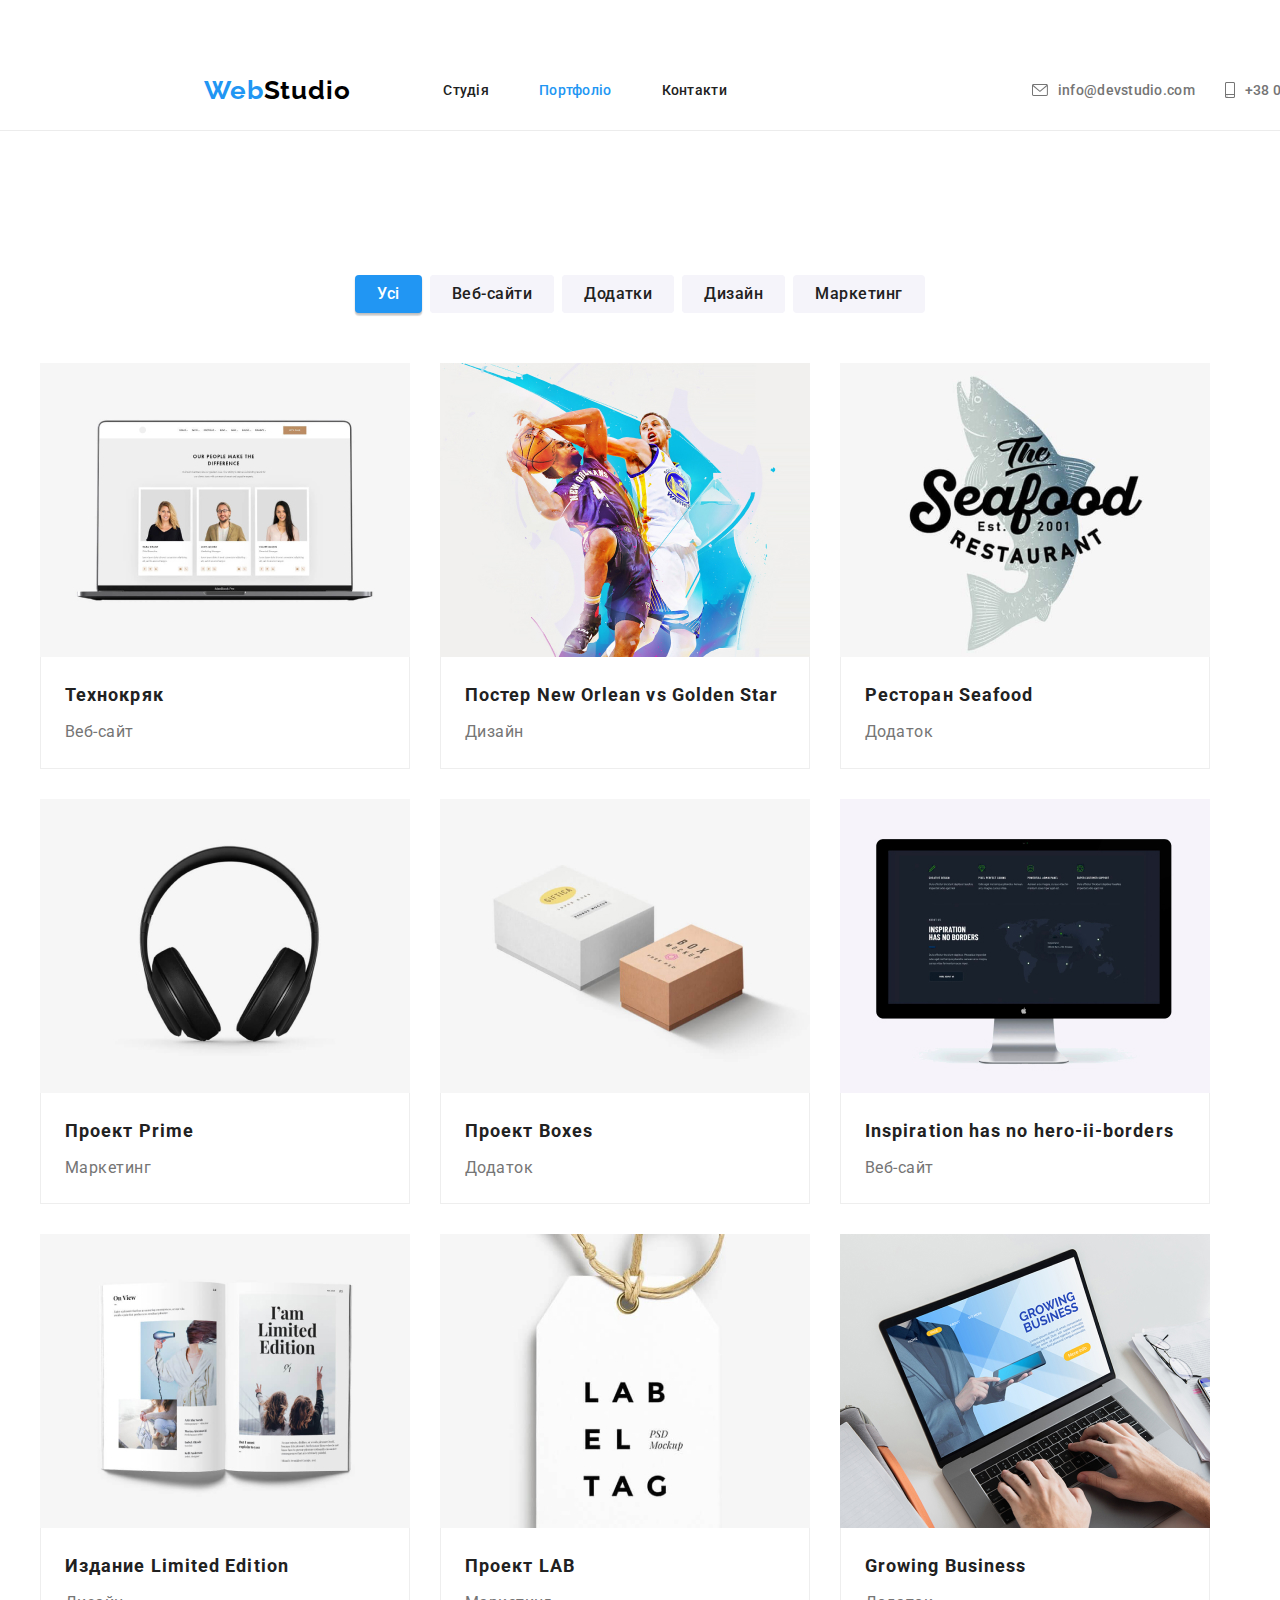
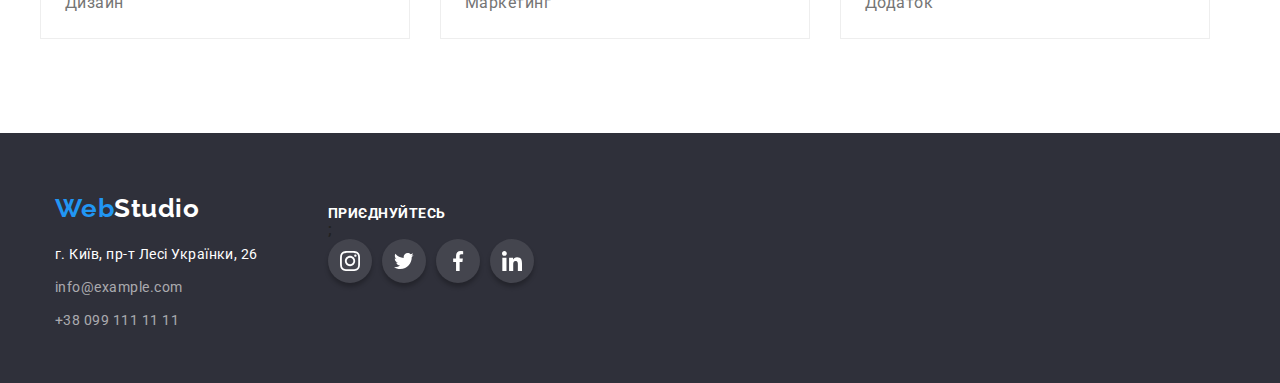
==== commit 5dc1f4b0: "HW 5 10-11 22-08-2022" ====
--- a/portfolio.html
+++ b/portfolio.html
@@ -31,18 +31,18 @@
           </li>
         </ul>
         <ul class="header-contact-list">
-          <li class="header-contact-item">
+          <li class="header-contact-port-item">
             <a class="header-contact-link" href="mailto:info@devstudio.com">
-              <svg class="header-mail-contact" width="16" height="12">
+              <svg class="header-mail-port-contact" width="16" height="12">
                 <use href="./images/symbol-defs.svg#icon-envelope-hover-1"></use>
                 ;
               </svg>
               info@devstudio.com
             </a>
           </li>
-          <li class="header-contact-item">
+          <li class="header-contact-port-item">
             <a class="header-contact-link" href="tel:+380961111111">
-              <svg class="header-tel-contact" width="10" height="16">
+              <svg class="header-tel-port-contact" width="10" height="16">
                 <use href="./images/symbol-defs.svg#icon-smartphone1-1"></use>
                 ;
               </svg>+38 096 111 11 11</a>
@@ -130,8 +130,8 @@
       </div>
     </section>
   </main>
-<footer>
-      <div class="main-footer">
+   <footer>
+      <div class="container main-footer">
         <div class="footer-container">
           <a class="footer-text" href="./index.html" title="Наш Логотип"
             ><span class="header-logo-web">Web</span>Studio</a
--- a/css/styles.css
+++ b/css/styles.css
@@ -170,25 +170,28 @@
   display: flex;
   margin-right: 10px;
 }
-
 .header-contact-item .header-contact-link:hover,
 .header-contact-item .header-mail-contact:focus {
   color: var(--color-blue);
   fill: var(--color-blue);
-  transition: color 250ms cubic-bezier(0.4, 0, 0.2, 1);
-  transition: fill 250ms cubic-bezier(0.4, 0, 0.2, 1);
-}
-
-.tel-address-new {
-  display: flex;
-}
-
-.tel-address-new .header-tel-contact:hover,
-.tel-address-new .header-tel-contact:hover {
-  fill: var(--color-blue);
-  transition: fill 250ms cubic-bezier(0.4, 0, 0.2, 1);
-}
-.overlay {
+}
+
+.header-contact-port-item .header-mail-port-contact:hover,
+.header-contact-port-item .header-mail-port-contact:focus {
+  color: var(--text-color);
+  fill: var(--text-color);
+}
+.header-mail-port-contact {
+  fill: var(--text-color);
+  margin-right: 10px;
+}
+
+.header-tel-port-contact {
+  fill: var(--text-color);
+  margin-right: 10px;
+}
+
+.overlay1 {
   margin-left: 0;
   margin-right: auto;
   max-width: 1600px;
@@ -200,22 +203,24 @@
       rgba(47, 48, 58, 0.4)
     ),
     url("../images/img14.jpg");
-  background-size: cover;
+  background-size: contain;
   background-position: center;
 }
+
 .hero {
+  padding-top: 0;
   height: 600px;
   text-align: center;
   background-color: var(--color-footer);
-  padding: 94px 0 94px;
   margin: 0 auto 0;
   width: 1600px;
 }
 .hero-container {
   display: block;
+  align-items: center;
 }
 .hero-text {
-  padding-top: 106px;
+  padding-top: 200px;
   margin: 0 auto 30px;
   width: 696px;
   text-align: center;
@@ -246,15 +251,15 @@
 .button:hover,
 .button:focus {
   background-color: var(--color-button-blue);
-  transition: background-color 250ms cubic-bezier(0.4, 0, 0.2, 1);
 }
 .hero-ii {
-  padding-top: 94px;
+  padding-top: 0;
   margin: 0 auto 0;
   text-align: center;
   width: 1600px;
 }
 .hero-ii-container {
+  padding-top: 0;
   justify-content: center;
   display: flex;
   padding-top: 94px;
@@ -276,16 +281,6 @@
   background-size: contain;
   margin-bottom: 30px;
 }
-.social-item-twitter {
-  display: block;
-  padding: 12px 12px;
-  width: 44px;
-  height: 44px;
-  background-position: center;
-  outline: 1px solid red;
-  background-size: contain;
-  gap: 10px;
-}
 .social-list-container {
   display: flex;
   justify-content: center;
@@ -312,11 +307,89 @@
   text-align: center;
 }
 .hero-iii-item {
-  margin: 0 auto 0;
-  text-align: center;
-}
+  display: block;
+  margin: 0 auto 0;
+  text-align: center;
+}
+.thumb {
+  position: relative;
+}
+
+.hero-iii-layer::before {
+  display: flex;
+  content: "Десктопні додатки";
+  position: absolute;
+  bottom: 0;
+  left: 0px;
+  width: 370px;
+  height: 70px;
+  align-items: center;
+  justify-content: center;
+  background-color: rgba(47, 48, 58, 0.8);
+  color: var(--color-white);
+  font-weight: 700;
+  font-size: 14px;
+  line-height: 1.17;
+  text-transform: uppercase;
+}
+
+.hero-iii-mobil::before {
+  display: flex;
+  content: "Мобільні додатки";
+  position: absolute;
+  bottom: 0;
+  left: 0px;
+  width: 370px;
+  height: 70px;
+  align-items: center;
+  justify-content: center;
+  background-color: rgba(47, 48, 58, 0.8);
+  color: var(--color-white);
+  font-weight: 700;
+  font-size: 14px;
+  line-height: 1.17;
+  text-transform: uppercase;
+}
+
+.hero-iii-design::before {
+  display: flex;
+  content: "Дизайнерські рішення";
+  position: absolute;
+  bottom: 0;
+  left: 0px;
+  width: 370px;
+  height: 70px;
+  align-items: center;
+  justify-content: center;
+  background-color: rgba(47, 48, 58, 0.8);
+  color: var(--color-white);
+  font-weight: 700;
+  font-size: 14px;
+  line-height: 1.17;
+  text-transform: uppercase;
+}
+
+/* transform: translate(-50%, -50%); */
+
+/* 
+.overlay2 {
+  margin-left: 0;
+  margin-right: auto;
+  max-width: 370px;
+  height: 70px;
+  background-color: #c4c4c4;
+  background-image: linear-gradient(
+      to right,
+      rgba(47, 48, 58, 0.4),
+      rgba(47, 48, 58, 0.4)
+    ),
+    url("../images/box1.jpg");
+  background-size: contain;
+  background-position: center;
+} */
+
 .hero-iii-title {
-  padding-bottom: 50px;
+  margin-bottom: 50px;
   color: var(--title-color);
   font-weight: 700;
   font-size: 36px;
@@ -328,10 +401,10 @@
 }
 .container.header-container {
   display: flex;
+  margin-top: 50px;
   padding: 0 0;
 }
 .hero-iv-team {
-  padding: 94px 0 94px;
   margin: 0 auto 0;
   text-align: center;
   width: 1600px;
@@ -365,7 +438,6 @@
   display: flex;
   justify-content: center;
   gap: 10px;
-  padding-bottom: 30px;
 }
 .soc {
   fill: #afb1b8;
@@ -380,38 +452,22 @@
 .social-link:hover,
 .social-link:focus {
   background-color: var(--color-blue);
-  transition: background-color 250ms cubic-bezier(0.4, 0, 0.2, 1);
-}
-.soc:hover,
-.soc:focus {
+}
+.social-link:hover .soc,
+.social-link:focus .soc {
   fill: var(--color-white);
-  transition: fill 250ms cubic-bezier(0.4, 0, 0.2, 1);
-}
-
-.clients-link {
-  display: flex;
-  padding: 16px 32px 16px;
-  width: 106px;
-  height: 60px;
-  background-position: center;
-  background-size: cover;
-  fill: #afb1b8;
-  background-color: #ffffff;
-}
+}
+
 .clients {
   display: flex;
-  padding: 12px 12px;
-  width: 106px;
-  height: 60px;
+  padding: 16px 16px;
   background-position: center;
   background-size: contain;
   fill: #afb1b8;
-  border: 2 px solid var(--color-black);
 }
 .clients:hover,
 .clients:focus {
   fill: var(--color-blue);
-  transition: fill 250ms cubic-bezier(0.4, 0, 0.2, 1);
 }
 .main-clients {
   display: flex;
@@ -430,6 +486,11 @@
 .social-link {
   color: var(--color-blue);
   border-radius: 50%;
+  margin-bottom: 30px;
+}
+.clients-link {
+  fill: red;
+  background-color: var(--color-blue);
 }
 .hero-iv-text {
   margin-bottom: 16px;
@@ -450,7 +511,6 @@
   justify-content: center;
 }
 footer {
-  width: 1600px;
   margin: 0 auto 0;
   text-align: left;
   background-color: var(--color-footer);
@@ -476,6 +536,11 @@
 .footer-item {
   display: block;
 }
+
+.footer-container .footer-item:not(:last-child) {
+  margin-bottom: 9px;
+}
+
 .footer-map {
   display: block;
   text-align: left;
@@ -485,23 +550,24 @@
   line-height: 1.71;
   font-style: normal;
 }
-.footer-map:not(:last-child) {
-  margin-top: 9px;
-}
+
 .footer-map:hover,
 .footer-map:focus {
   color: var(--color-blue);
-  transition: color 250ms cubic-bezier(0.4, 0, 0.2, 1);
-}
+}
+.main-footer {
+  display: flex;
+  align-items: flex-start;
+  justify-content: left;
+}
+
 .last-footer {
   display: block;
-  padding: 72px 0 100px;
+  padding-top: 72px;
+  padding-bottom: 100px;
   margin-left: 70px;
 }
-.main-footer {
-  display: flex;
-  padding-left: 215px;
-}
+
 .footer-link {
   display: block;
   text-align: left;
@@ -515,10 +581,9 @@
 .footer-link:hover,
 .footer-link:focus {
   color: var(--color-blue);
-  transition: color 250ms cubic-bezier(0.4, 0, 0.2, 1);
 }
 .footer-title {
-  text-align: center;
+  text-align: left;
   color: var(--color-white);
   font-weight: 700;
   font-size: 14px;
@@ -539,18 +604,17 @@
   height: 44px;
   align-items: center;
   justify-content: center;
-  background-color: var(--color-whitesemi);
+  background-color: rgba(255, 255, 255, 0.1);
+  box-shadow: 0px 4px 4px 0px rgba(0, 0, 0, 0.25);
   border-radius: 50%;
 }
 .footer-social-link:hover,
 .footer-social-link:focus {
   background-color: var(--color-blue);
-  transition: background-color 250ms cubic-bezier(0.4, 0, 0.2, 1);
 }
 .footer-social-link .footer-soc:hover,
 .footer-social-link .footer-soc:focus {
   fill: var(--color-white);
-  transition: fill 250ms cubic-bezier(0.4, 0, 0.2, 1);
 }
 
 /*  Вторая страница Portfolio */
@@ -584,7 +648,6 @@
 .hero-blue-btn:hover,
 .hero-blue-btn:focus {
   background-color: var(--color-button-blue);
-  transition: background-color 250ms cubic-bezier(0.4, 0, 0.2, 1);
 }
 .hero-port-item {
   color: var(--title-color);
@@ -612,13 +675,11 @@
   border: none;
   border-radius: 4px;
 }
-/* .hero-port-btn:hover,
+.hero-port-btn:hover,
 .hero-port-btn:focus {
   background-color: var(--color-button-blue);
   color: var(--color-white);
-  transition: background-color 250ms cubic-bezier(0.4, 0, 0.2, 1);
-
-} */
+}
 .hero-ii-port {
   padding: 0 0 94px;
   margin: 0 auto 0;
@@ -647,9 +708,7 @@
 .hero-ii-port-item:hover,
 .hero-ii-port-item:focus {
   box-shadow: 0px 4px 4px 0px rgba(0, 0, 0, 0.25);
-  transition: box-shadow 250ms cubic-bezier(0.4, 0, 0.2, 1);
-}
-
+}
 .hero-ii-border {
   padding-top: 20px;
   padding-left: 24px;
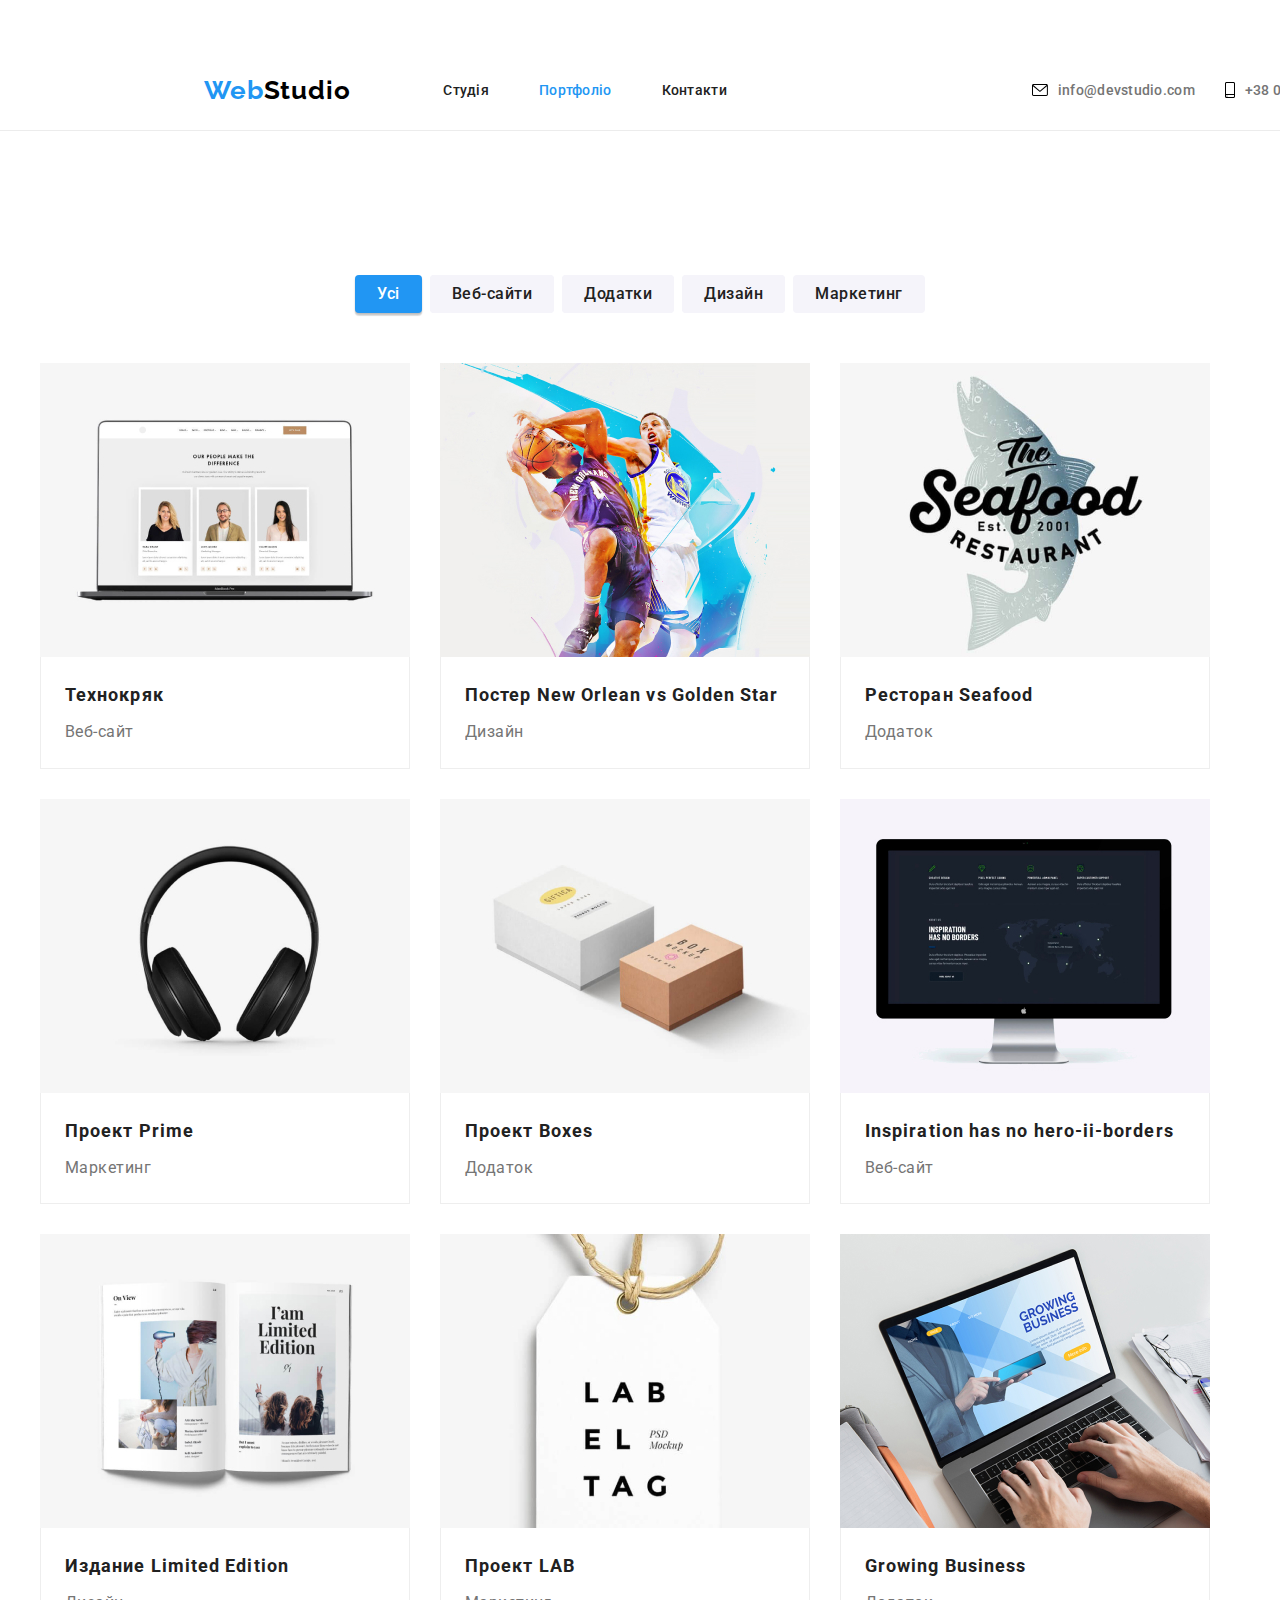
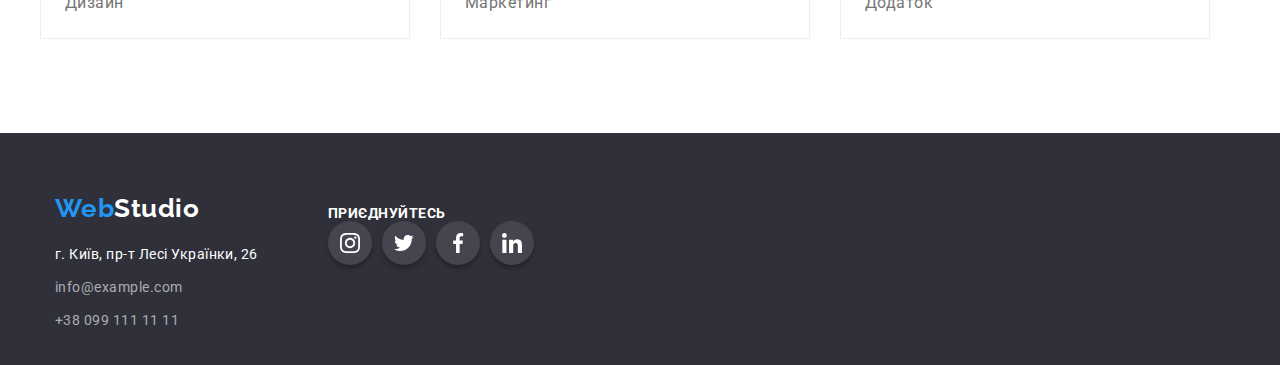
==== commit d56aa560: "HW 5 19-32 22-08-2022" ====
--- a/portfolio.html
+++ b/portfolio.html
@@ -1,56 +1,82 @@
 <!DOCTYPE html>
-<html lang="ru">
+<html lang="uk">
+  <head>
+    <meta charset="UTF-8" />
+    <meta http-equiv="X-UA-Compatible" content="IE=edge" />
+    <meta
+      hero-iv-name="viewport"
+      content="width=device-width, initial-scale=1.0"
+    />
+    <title>Головна</title>
+    <link rel="preconnect" href="https://fonts.googleapis.com" />
+    <link rel="preconnect" href="https://fonts.gstatic.com" crossorigin />
+    <link
+      href="https://fonts.googleapis.com/css2?family=Raleway:wght@700&family=Roboto:wght@400;500;700;900&display=swap"
+      rel="stylesheet"
+    />
+    <link
+      rel="stylesheet"
+      href="https://cdnjs.cloudflare.com/ajax/libs/modern-normalize/1.1.0/modern-normalize.min.css"
+    />
+    <link rel="stylesheet" href="./css/styles.css" />
+  </head>
 
-<head>
-  <meta charset="UTF-8">
-  <meta http-equiv="X-UA-Compatible" content="IE=edge">
-  <meta name="viewport" content="width=device-width, initial-scale=1.0">
-  <title>Document</title>
-  <link rel="preconnect" href="https://fonts.googleapis.com">
-  <link rel="preconnect" href="https://fonts.gstatic.com" crossorigin>
-  <link href="https://fonts.googleapis.com/css2?family=Raleway:wght@700&family=Roboto:wght@400;500;700;900&display=swap"
-    rel="stylesheet">
-  <link rel="stylesheet" href="https://cdnjs.cloudflare.com/ajax/libs/modern-normalize/1.1.0/modern-normalize.min.css">
-  <link rel="stylesheet" href="./css/styles.css" />
-</head>
+  <body>
+    <!--Шапка  сторінки-->
 
-<body>
-  <header>
-    <section class="section header">
-      <div class="container header-container">
-        <a class="header-logo" href="index.html" title="Наш Логотип"><span class="header-logo-web">Web</span>Studio</a>
-        <ul class="header-list">
-          <li class="header-item">
-            <a class="header-link-web" href="./index.html" title="Наша Студия">Студія</a>
-          </li>
-          <li class="header-item">
-            <a class="header-link" href="./portfolio.html" title="Наши проекты">Портфоліо</a>
-          </li>
-          <li class="header-item">
-            <a class="header-link-web" href="./index.html" title="Наши контакты">Контакти</a>
-          </li>
-        </ul>
-        <ul class="header-contact-list">
-          <li class="header-contact-port-item">
-            <a class="header-contact-link" href="mailto:info@devstudio.com">
-              <svg class="header-mail-port-contact" width="16" height="12">
-                <use href="./images/symbol-defs.svg#icon-envelope-hover-1"></use>
-                ;
-              </svg>
-              info@devstudio.com
-            </a>
-          </li>
-          <li class="header-contact-port-item">
-            <a class="header-contact-link" href="tel:+380961111111">
-              <svg class="header-tel-port-contact" width="10" height="16">
-                <use href="./images/symbol-defs.svg#icon-smartphone1-1"></use>
-                ;
-              </svg>+38 096 111 11 11</a>
-          </li>
-        </ul>
-      </div>
-    </section>
-  </header>
+    <header>
+      <section class="section header">
+        <div class="container header-container">
+          <a class="header-logo" href="index.html" title="Наш Логотип"
+            ><span class="header-logo-web">Web</span>Studio</a
+          >
+          <ul class="header-list">
+            <li class="header-item">
+              <a class="header-link-web" href="./index.html" title="Наша Студія"
+                >Студія</a
+              >
+            </li>
+            <li class="header-item">
+              <a
+                class="header-link"
+                href="./portfolio.html"
+                title="Наші проекти"
+                >Портфоліо</a
+              >
+            </li>
+            <li class="header-item">
+              <a
+                class="header-link-web"
+                href="./index.html"
+                title="Наші контакти"
+                >Контакти</a
+              >
+            </li>
+          </ul>
+          <ul class="header-contact-list">
+            <li class="header-contact-item">
+              <a class="header-contact-link" href="mailto:info@devstudio.com">
+                <svg class="header-mail-contact" width="16" height="12">
+                  <use
+                    href="./images/symbol-defs.svg#icon-envelope-hover-1"
+                  ></use>
+                  ;
+                </svg>
+                info@devstudio.com
+              </a>
+            </li>
+            <li class="header-contact-item">
+              <a class="header-contact-link" href="tel:+380961111111">
+                <svg class="header-tel-contact" width="10" height="16">
+                  <use href="./images/symbol-defs.svg#icon-smartphone1-1"></use>
+                  ;</svg
+                >+38 096 111 11 11</a
+              >
+            </li>
+          </ul>
+        </div>
+      </section>
+    </header>
   <main>
     <section class="section">
       <h1 class="hero-port visually-hidden">Головна секція</h1>
@@ -64,63 +90,109 @@
       <!-- <section class="hero-ii-port"> -->
       <ul class="hero-ii-port-container">
         <li class="hero-ii-port-item">
+          <div class="thumb-port">
           <img src="./images/img5.jpg" alt="Сайт ТЕХНОКРЯК" width="370" />
+          <p class="hero-ii-port-move">Ресурс пропонує комплексні пропозиції 
+            з різним рівнем функціоналу та сервісів. Все це дозволить відвідувачу
+             отримати вичерпні відомості про компанію чи приватну особу.</p>
+          </div>
           <div class="hero-ii-border">
             <h2 class="hero-ii-port-title">Технокряк</h2>
             <p class="hero-ii-port-text">Веб-сайт</p>
           </div>
         </li>
         <li class="hero-ii-port-item">
-          <img src="./images/img6.jpg" alt="Постер New Orlean vs Golden Star" width="370" />
-          <div class="hero-ii-border">
+          <div class="thumb-port">
+             <img src="./images/img6.jpg" alt="Постер New Orlean vs Golden Star" width="370" />
+               <p class="hero-ii-port-move">Ресурс пропонує комплексні пропозиції 
+            з різним рівнем функціоналу та сервісів. Все це дозволить відвідувачу
+             отримати вичерпні відомості про компанію чи приватну особу.</p>
+          </div>
+          <div class="hero-ii-border">
+            <div class="thumb-port">
             <h2 class="hero-ii-port-title">Постер New Orlean vs Golden Star</h2>
             <p class="hero-ii-port-text">Дизайн</p>
           </div>
         </li>
         <li class="hero-ii-port-item">
+          <div class="thumb-port">
           <img src="./images/img7.jpg" alt="Ресторан Seafood" width="370" />
+          <p class="hero-ii-port-move">Ресурс пропонує комплексні пропозиції 
+            з різним рівнем функціоналу та сервісів. Все це дозволить відвідувачу
+             отримати вичерпні відомості про компанію чи приватну особу.</p>
+          </div>
           <div class="hero-ii-border">
             <h2 class="hero-ii-port-title">Ресторан Seafood</h2>
             <p class="hero-ii-port-text">Додаток</p>
           </div>
         </li>
         <li class="hero-ii-port-item">
+          <div class="thumb-port">
           <img src="./images/img8.jpg" alt="Проект Prime" width="370" />
+          <p class="hero-ii-port-move">Ресурс пропонує комплексні пропозиції 
+            з різним рівнем функціоналу та сервісів. Все це дозволить відвідувачу
+             отримати вичерпні відомості про компанію чи приватну особу.</p>
+          </div>
           <div class="hero-ii-border">
             <h2 class="hero-ii-port-title">Проект Prime</h2>
             <p class="hero-ii-port-text">Маркетинг</p>
           </div>
         </li>
         <li class="hero-ii-port-item">
+          <div class="thumb-port">
           <img src="./images/img9.jpg" alt="Проект Boxes" width="370" />
+          <p class="hero-ii-port-move">Ресурс пропонує комплексні пропозиції 
+            з різним рівнем функціоналу та сервісів. Все це дозволить відвідувачу
+             отримати вичерпні відомості про компанію чи приватну особу.</p>
+          </div>
           <div class="hero-ii-border">
             <h2 class="hero-ii-port-title">Проект Boxes</h2>
             <p class="hero-ii-port-text">Додаток</p>
           </div>
         </li>
         <li class="hero-ii-port-item">
+          <div class="thumb-port">
           <img src="./images/img10.jpg" alt="Inspiration has no Borders" width="370" />
+          <p class="hero-ii-port-move">Ресурс пропонує комплексні пропозиції 
+            з різним рівнем функціоналу та сервісів. Все це дозволить відвідувачу
+             отримати вичерпні відомості про компанію чи приватну особу.</p>
+          </div>
           <div class="hero-ii-border">
             <h2 class="hero-ii-port-title">Inspiration has no hero-ii-borders</h2>
             <p class="hero-ii-port-text">Веб-сайт</p>
           </div>
         </li>
         <li class="hero-ii-port-item">
+          <div class="thumb-port">
           <img src="./images/img11.jpg" alt="Видання Limited Edition" width="370" />
+          <p class="hero-ii-port-move">Ресурс пропонує комплексні пропозиції 
+            з різним рівнем функціоналу та сервісів. Все це дозволить відвідувачу
+             отримати вичерпні відомості про компанію чи приватну особу.</p>
+          </div>
           <div class="hero-ii-border">
             <h2 class="hero-ii-port-title">Издание Limited Edition</h2>
             <p class="hero-ii-port-text">Дизайн</p>
           </div>
         </li>
         <li class="hero-ii-port-item">
+          <div class="thumb-port">
           <img src="./images/img12.jpg" alt="Проект LAB" width="370" />
+          <p class="hero-ii-port-move">Ресурс пропонує комплексні пропозиції 
+            з різним рівнем функціоналу та сервісів. Все це дозволить відвідувачу
+             отримати вичерпні відомості про компанію чи приватну особу.</p>
+          </div>
           <div class="hero-ii-border">
             <h2 class="hero-ii-port-title">Проект LAB</h2>
             <p class="hero-ii-port-text">Маркетинг</p>
           </div>
         </li>
         <li class="hero-ii-port-item">
+          <div class="thumb-port">
           <img src="./images/img13.jpg" alt="Growing Business" width="370" />
+          <p class="hero-ii-port-move">Ресурс пропонує комплексні пропозиції 
+            з різним рівнем функціоналу та сервісів. Все це дозволить відвідувачу
+             отримати вичерпні відомості про компанію чи приватну особу.</p>
+          </div>
           <div class="hero-ii-border">
             <h2 class="hero-ii-port-title">Growing Business</h2>
             <p class="hero-ii-port-text">Додаток</p>
@@ -151,38 +223,33 @@
           </ul>
         </div>
         <div class="last-footer">
-          <h3 class="footer-title">приєднуйтесь</h3>
-          ;
+          <h3 class="footer-title">приєднуйтесь</h3>          
           <ul class="footer-social-list">
             <li>
               <a href="#" class="footer-social-link">
                 <svg class="footer-soc" width="20" height="20">
                   <use href="./images/symbol-defs.svg#icon-instagram-new"></use>
-                  ;
-                </svg>
-              </a>
-            </li>
-            <li>
-              <a href="#" class="footer-social-link">
-                <svg class="footer-soc" width="20" height="20">
-                  <use href="./images/symbol-defs.svg#icon-twitter-2"></use>
-                  ;
-                </svg>
-              </a>
-            </li>
-            <li>
-              <a href="#" class="footer-social-link">
-                <svg class="footer-soc" width="20" height="20">
-                  <use href="./images/symbol-defs.svg#icon-facebook-1"></use>
-                  ;
-                </svg>
-              </a>
-            </li>
-            <li>
-              <a href="#" class="footer-social-link">
-                <svg class="footer-soc" width="20" height="20">
-                  <use href="./images/symbol-defs.svg#icon-linkedin-1"></use>
-                  ;
+                </svg>
+              </a>
+            </li>
+            <li>
+              <a href="#" class="footer-social-link">
+                <svg class="footer-soc" width="20" height="20">
+                  <use href="./images/symbol-defs.svg#icon-twitter-2"></use>                  
+                </svg>
+              </a>
+            </li>
+            <li>
+              <a href="#" class="footer-social-link">
+                <svg class="footer-soc" width="20" height="20">
+                  <use href="./images/symbol-defs.svg#icon-facebook-1"></use>                  
+                </svg>
+              </a>
+            </li>
+            <li>
+              <a href="#" class="footer-social-link">
+                <svg class="footer-soc" width="20" height="20">
+                  <use href="./images/symbol-defs.svg#icon-linkedin-1"></use>                  
                 </svg>
               </a>
             </li>
--- a/css/styles.css
+++ b/css/styles.css
@@ -114,6 +114,23 @@
   justify-content: flex-start;
   gap: 50px;
 }
+/* 
+.current {
+  position: relative;
+}
+
+.current:after {
+  content: "";
+  border: 2px solid #ececec;
+width: 100%;
+height: 2px;
+background-color: #fff;
+position: absolute;
+top: 0;
+left: 0;
+
+ */
+
 /* margin-right: 331px; */
 .header-link {
   display: block;
@@ -136,10 +153,16 @@
   line-height: 1.17;
   letter-spacing: 0.02em;
 }
+.header-link-web {
+  transition: color 250ms cubic-bezier(0.4, 0, 0.2, 1);
+}
+
 .header-link-web:hover,
 .header-link-web:focus {
   color: var(--color-blue);
-}
+  transform: color var(--color-blue) 250ms cubic-bezier(0.4, 0, 0.2, 1);
+}
+
 .header-contact-list {
   display: flex;
   justify-content: flex-end;
@@ -155,11 +178,11 @@
   display: flex;
   margin-right: 30px;
   align-items: center;
-
   color: var(--text-color);
   font-size: 14px;
   line-height: 1.17;
   letter-spacing: 0.02em;
+  transition: color 250ms cubic-bezier(0.4, 0, 0.2, 1);
 }
 
 .header-mail-contact {
@@ -174,22 +197,26 @@
 .header-contact-item .header-mail-contact:focus {
   color: var(--color-blue);
   fill: var(--color-blue);
-}
-
+  transform: color var(--color-blue) 250ms cubic-bezier(0.4, 0, 0.2, 1);
+}
+/* 
 .header-contact-port-item .header-mail-port-contact:hover,
 .header-contact-port-item .header-mail-port-contact:focus {
   color: var(--text-color);
   fill: var(--text-color);
+  transform: color var(--color-blue) 250ms cubic-bezier(0.4, 0, 0.2, 1);
+
 }
 .header-mail-port-contact {
   fill: var(--text-color);
   margin-right: 10px;
+  transition: color 250ms cubic-bezier(0.4, 0, 0.2, 1);
 }
 
 .header-tel-port-contact {
   fill: var(--text-color);
   margin-right: 10px;
-}
+} */
 
 .overlay1 {
   margin-left: 0;
@@ -247,10 +274,13 @@
   letter-spacing: 0.06em;
   cursor: pointer;
   border: none;
-}
-.button:hover,
-.button:focus {
+  transition: background-color 250ms cubic-bezier(0.4, 0, 0.2, 1);
+}
+.hero-btn:hover,
+.hero-btn:focus {
   background-color: var(--color-button-blue);
+  transform: background-color var(--color-button-blue) 250ms
+    cubic-bezier(0.4, 0, 0.2, 1);
 }
 .hero-ii {
   padding-top: 0;
@@ -270,6 +300,7 @@
   padding-bottom: 0;
   gap: 30px;
   width: 270px;
+  transform: translate();
 }
 .equipment {
   display: block;
@@ -311,16 +342,12 @@
   margin: 0 auto 0;
   text-align: center;
 }
-.thumb {
-  position: relative;
-}
-
-.hero-iii-layer::before {
-  display: flex;
-  content: "Десктопні додатки";
+
+.hero-iii-desk {
+  display: flex;
   position: absolute;
   bottom: 0;
-  left: 0px;
+  left: 0;
   width: 370px;
   height: 70px;
   align-items: center;
@@ -332,61 +359,6 @@
   line-height: 1.17;
   text-transform: uppercase;
 }
-
-.hero-iii-mobil::before {
-  display: flex;
-  content: "Мобільні додатки";
-  position: absolute;
-  bottom: 0;
-  left: 0px;
-  width: 370px;
-  height: 70px;
-  align-items: center;
-  justify-content: center;
-  background-color: rgba(47, 48, 58, 0.8);
-  color: var(--color-white);
-  font-weight: 700;
-  font-size: 14px;
-  line-height: 1.17;
-  text-transform: uppercase;
-}
-
-.hero-iii-design::before {
-  display: flex;
-  content: "Дизайнерські рішення";
-  position: absolute;
-  bottom: 0;
-  left: 0px;
-  width: 370px;
-  height: 70px;
-  align-items: center;
-  justify-content: center;
-  background-color: rgba(47, 48, 58, 0.8);
-  color: var(--color-white);
-  font-weight: 700;
-  font-size: 14px;
-  line-height: 1.17;
-  text-transform: uppercase;
-}
-
-/* transform: translate(-50%, -50%); */
-
-/* 
-.overlay2 {
-  margin-left: 0;
-  margin-right: auto;
-  max-width: 370px;
-  height: 70px;
-  background-color: #c4c4c4;
-  background-image: linear-gradient(
-      to right,
-      rgba(47, 48, 58, 0.4),
-      rgba(47, 48, 58, 0.4)
-    ),
-    url("../images/box1.jpg");
-  background-size: contain;
-  background-position: center;
-} */
 
 .hero-iii-title {
   margin-bottom: 50px;
@@ -441,6 +413,7 @@
 }
 .soc {
   fill: #afb1b8;
+  transition: fill 250ms cubic-bezier(0.4, 0, 0.2, 1);
 }
 .social-link {
   display: flex;
@@ -448,14 +421,23 @@
   height: 44px;
   align-items: center;
   justify-content: center;
-}
+  background-color: var(--color-white);
+  border-radius: 50%;
+  margin-bottom: 30px;
+  transition: background-color 250ms cubic-bezier(0.4, 0, 0.2, 1);
+}
+
 .social-link:hover,
 .social-link:focus {
   background-color: var(--color-blue);
-}
+  transform: background-color var(--color-blue) 250ms cubic-bezier(0.4, 0, 0.2, 1);
+  
+}
+
 .social-link:hover .soc,
 .social-link:focus .soc {
   fill: var(--color-white);
+  transform: fill var(--color-white) 250ms cubic-bezier(0.4, 0, 0.2, 1);
 }
 
 .clients {
@@ -464,18 +446,23 @@
   background-position: center;
   background-size: contain;
   fill: #afb1b8;
+  transition: fill 250ms cubic-bezier(0.4, 0, 0.2, 1);
+  
 }
 .clients:hover,
 .clients:focus {
   fill: var(--color-blue);
+  transform: fill var(--color-blue) 250ms cubic-bezier(0.4, 0, 0.2, 1);
 }
 .main-clients {
   display: flex;
   border: 1px solid #afb1b8;
   border-radius: 4px;
+  transition: border 250ms cubic-bezier(0.4, 0, 0.2, 1);
 }
 .main-clients:hover {
-  border: 1px solid var(--color-blue);
+  border: 1px solid var(--color-blue);  
+  transform: border var(--color-blue) 250ms cubic-bezier(0.4, 0, 0.2, 1);
 }
 .clients-list {
   display: flex;
@@ -483,15 +470,7 @@
   gap: 30px;
   margin: 0 0;
 }
-.social-link {
-  color: var(--color-blue);
-  border-radius: 50%;
-  margin-bottom: 30px;
-}
-.clients-link {
-  fill: red;
-  background-color: var(--color-blue);
-}
+
 .hero-iv-text {
   margin-bottom: 16px;
   color: var(--text-color);
@@ -549,11 +528,13 @@
   font-size: 14px;
   line-height: 1.71;
   font-style: normal;
+  transition: color 250ms cubic-bezier(0.4, 0, 0.2, 1);
 }
 
 .footer-map:hover,
 .footer-map:focus {
   color: var(--color-blue);
+  transform: color var(--color-blue) 250ms cubic-bezier(0.4, 0, 0.2, 1);
 }
 .main-footer {
   display: flex;
@@ -577,10 +558,12 @@
   line-height: 1.71;
   text-decoration-line: none;
   font-style: normal;
+  transition: color 250ms cubic-bezier(0.4, 0, 0.2, 1);
 }
 .footer-link:hover,
 .footer-link:focus {
   color: var(--color-blue);
+  transform: color var(--color-blue) 250ms cubic-bezier(0.4, 0, 0.2, 1);
 }
 .footer-title {
   text-align: left;
@@ -597,6 +580,7 @@
 }
 .footer-soc {
   fill: var(--color-white);
+  transition: fill 250ms cubic-bezier(0.4, 0, 0.2, 1);
 }
 .footer-social-link {
   display: flex;
@@ -607,14 +591,18 @@
   background-color: rgba(255, 255, 255, 0.1);
   box-shadow: 0px 4px 4px 0px rgba(0, 0, 0, 0.25);
   border-radius: 50%;
+  transition: background-color 250ms cubic-bezier(0.4, 0, 0.2, 1);
 }
 .footer-social-link:hover,
 .footer-social-link:focus {
   background-color: var(--color-blue);
+  transform: background-color var(--color-blue) 250ms
+    cubic-bezier(0.4, 0, 0.2, 1);
 }
 .footer-social-link .footer-soc:hover,
 .footer-social-link .footer-soc:focus {
   fill: var(--color-white);
+  transform: fill var(--color-blue) 250ms cubic-bezier(0.4, 0, 0.2, 1);
 }
 
 /*  Вторая страница Portfolio */
@@ -644,10 +632,14 @@
     0px 2px 2px rgba(0, 0, 0, 0.12);
   border-radius: 4px;
   border: none;
+  transition: background-color var(--color-button-blue) 250ms
+    cubic-bezier(0.4, 0, 0.2, 1);
 }
 .hero-blue-btn:hover,
 .hero-blue-btn:focus {
   background-color: var(--color-button-blue);
+  transform: background-color var(--color-button-blue) 250ms
+    cubic-bezier(0.4, 0, 0.2, 1);
 }
 .hero-port-item {
   color: var(--title-color);
@@ -674,11 +666,16 @@
   letter-spacing: 0.03em;
   border: none;
   border-radius: 4px;
+  transition: background-color 250ms cubic-bezier(0.4, 0, 0.2, 1), 
+  color 250ms cubic-bezier(0.4, 0, 0.2, 1);
 }
 .hero-port-btn:hover,
 .hero-port-btn:focus {
   background-color: var(--color-button-blue);
   color: var(--color-white);
+  transform: background-color var(--color-button-blue) 250ms
+    cubic-bezier(0.4, 0, 0.2, 1), color: var(--color-white)250ms
+    cubic-bezier(0.4, 0, 0.2, 1);
 }
 .hero-ii-port {
   padding: 0 0 94px;
@@ -708,6 +705,39 @@
 .hero-ii-port-item:hover,
 .hero-ii-port-item:focus {
   box-shadow: 0px 4px 4px 0px rgba(0, 0, 0, 0.25);
+}
+
+.thumb-port {
+  position: relative;
+  overflow: hidden;
+}
+
+.hero-ii-port-move {
+  display: flex;
+  position: absolute;
+  padding: 63px 24px;
+  top: 0;
+  left: 0;
+  width: 370px;
+  height: 294px;
+  align-items: center;
+  justify-content: center;
+  background: rgba(33, 150, 243, 0.9);
+  color: var(--color-white);
+  font-weight: 400;
+  font-size: 18px;
+  line-height: 1.55;
+  transform: translateY(100%);
+  /* transition: transform 250ms cubic-bezier(0.4, 0, 0.2, 1); */
+}
+
+.hero-ii-port-item:hover .hero-ii-port-move {
+  transform: translateY(0);
+  transition: transform 250ms cubic-bezier(0.4, 0, 0.2, 1);
+}
+
+.thumb {
+  position: relative;
 }
 .hero-ii-border {
   padding-top: 20px;
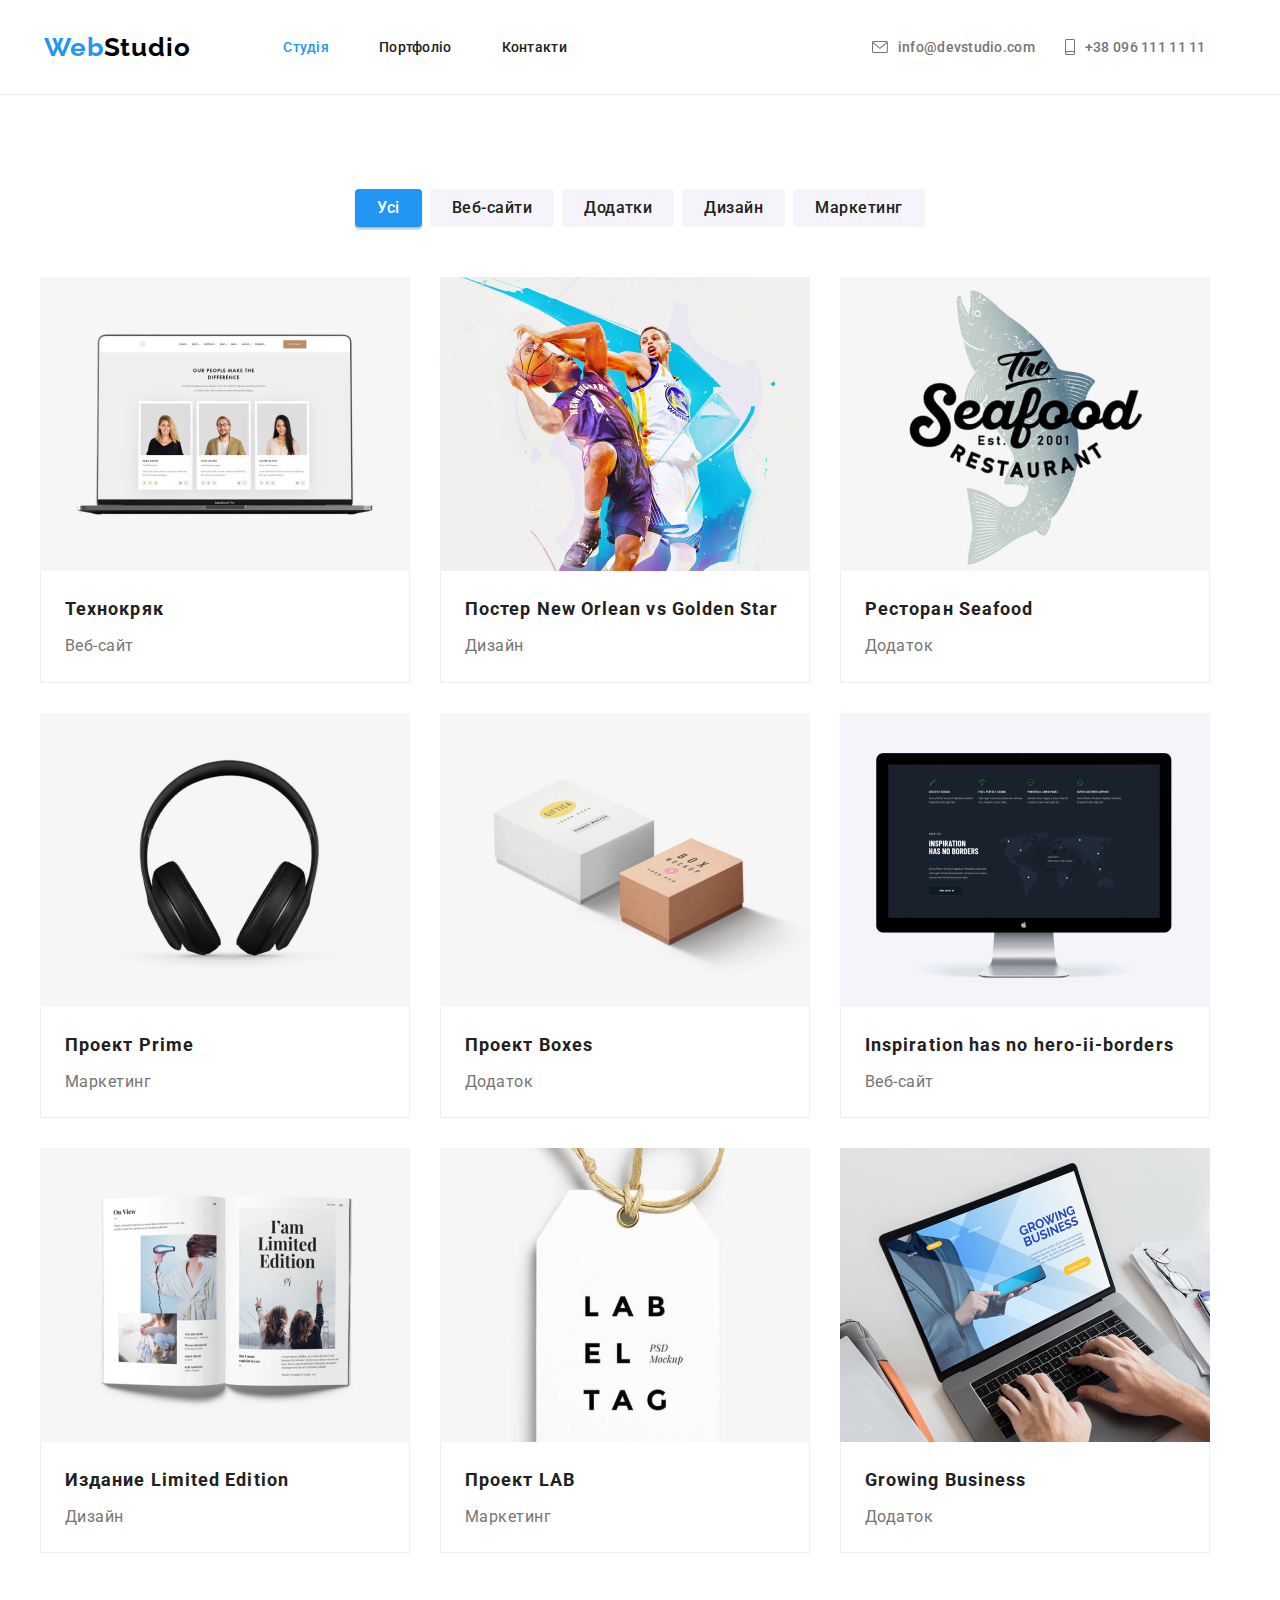
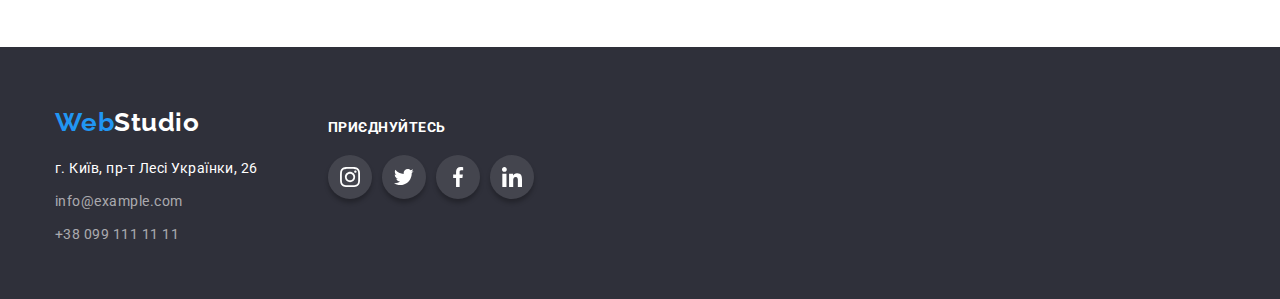
==== commit 74f5b91b: "HW 5 23-56 23-08-2022" ====
--- a/portfolio.html
+++ b/portfolio.html
@@ -3,10 +3,7 @@
   <head>
     <meta charset="UTF-8" />
     <meta http-equiv="X-UA-Compatible" content="IE=edge" />
-    <meta
-      hero-iv-name="viewport"
-      content="width=device-width, initial-scale=1.0"
-    />
+    <meta hero-iv-name="viewport" content="width=device-width, initial-scale=1.0" />
     <title>Головна</title>
     <link rel="preconnect" href="https://fonts.googleapis.com" />
     <link rel="preconnect" href="https://fonts.gstatic.com" crossorigin />
@@ -20,47 +17,29 @@
     />
     <link rel="stylesheet" href="./css/styles.css" />
   </head>
-
   <body>
     <!--Шапка  сторінки-->
-
-    <header>
-      <section class="section header">
-        <div class="container header-container">
+    <header class="line-border">
+             <div class="container header-container">
           <a class="header-logo" href="index.html" title="Наш Логотип"
             ><span class="header-logo-web">Web</span>Studio</a
           >
           <ul class="header-list">
             <li class="header-item">
-              <a class="header-link-web" href="./index.html" title="Наша Студія"
-                >Студія</a
-              >
+              <a class="header-link" href="./index.html" title="Наша Студія">Студія</a>
             </li>
             <li class="header-item">
-              <a
-                class="header-link"
-                href="./portfolio.html"
-                title="Наші проекти"
-                >Портфоліо</a
-              >
+              <a class="header-link-web" href="./portfolio.html" title="Наші проекти">Портфоліо</a>
             </li>
             <li class="header-item">
-              <a
-                class="header-link-web"
-                href="./index.html"
-                title="Наші контакти"
-                >Контакти</a
-              >
+              <a class="header-link-web" href="./index.html" title="Наші контакти">Контакти</a>
             </li>
           </ul>
           <ul class="header-contact-list">
             <li class="header-contact-item">
               <a class="header-contact-link" href="mailto:info@devstudio.com">
                 <svg class="header-mail-contact" width="16" height="12">
-                  <use
-                    href="./images/symbol-defs.svg#icon-envelope-hover-1"
-                  ></use>
-                  ;
+                  <use href="./images/symbol-defs.svg#icon-envelope-hover-1"></use>
                 </svg>
                 info@devstudio.com
               </a>
@@ -68,8 +47,7 @@
             <li class="header-contact-item">
               <a class="header-contact-link" href="tel:+380961111111">
                 <svg class="header-tel-contact" width="10" height="16">
-                  <use href="./images/symbol-defs.svg#icon-smartphone1-1"></use>
-                  ;</svg
+                  <use href="./images/symbol-defs.svg#icon-smartphone1-1"></use></svg
                 >+38 096 111 11 11</a
               >
             </li>
@@ -223,7 +201,7 @@
           </ul>
         </div>
         <div class="last-footer">
-          <h3 class="footer-title">приєднуйтесь</h3>          
+          <h3 class="footer-title">приєднуйтесь</h3>
           <ul class="footer-social-list">
             <li>
               <a href="#" class="footer-social-link">
@@ -235,21 +213,21 @@
             <li>
               <a href="#" class="footer-social-link">
                 <svg class="footer-soc" width="20" height="20">
-                  <use href="./images/symbol-defs.svg#icon-twitter-2"></use>                  
-                </svg>
-              </a>
-            </li>
-            <li>
-              <a href="#" class="footer-social-link">
-                <svg class="footer-soc" width="20" height="20">
-                  <use href="./images/symbol-defs.svg#icon-facebook-1"></use>                  
-                </svg>
-              </a>
-            </li>
-            <li>
-              <a href="#" class="footer-social-link">
-                <svg class="footer-soc" width="20" height="20">
-                  <use href="./images/symbol-defs.svg#icon-linkedin-1"></use>                  
+                  <use href="./images/symbol-defs.svg#icon-twitter-2"></use>
+                </svg>
+              </a>
+            </li>
+            <li>
+              <a href="#" class="footer-social-link">
+                <svg class="footer-soc" width="20" height="20">
+                  <use href="./images/symbol-defs.svg#icon-facebook-1"></use>
+                </svg>
+              </a>
+            </li>
+            <li>
+              <a href="#" class="footer-social-link">
+                <svg class="footer-soc" width="20" height="20">
+                  <use href="./images/symbol-defs.svg#icon-linkedin-1"></use>
                 </svg>
               </a>
             </li>
@@ -257,5 +235,11 @@
         </div>
       </div>
     </footer>
-</body>
+    <div class="backdrop is-hidden" data-modal>
+      <div class="modal">
+        <button class="button-close" data-modal-close>X</button>
+      </div>
+    </div>
+    <script src="./js/modal.js"></script>
+  </body>
 </html>--- a/css/styles.css
+++ b/css/styles.css
@@ -81,16 +81,22 @@
   padding-top: 94px;
   padding-bottom: 94px;
 }
-.header {
-  padding: 25px 0;
+
+.line-border {
+  padding: 32px 0;
   border-bottom: 1px solid #ececec;
-  width: 1600px;
-  margin: 0 auto 0;
-}
+  margin: 0 auto;
+}
+
+.header-container {
+  display: flex;
+  /* margin-bottom: 32px;
+  margin-top: 32px; */
+  width: 100%;
+}
+
 /* Первая страница Студия */
-.header-container {
-  display: flex;
-}
+
 .header-logo {
   margin-right: 93px;
   color: var(--color-black);
@@ -160,7 +166,6 @@
 .header-link-web:hover,
 .header-link-web:focus {
   color: var(--color-blue);
-  transform: color var(--color-blue) 250ms cubic-bezier(0.4, 0, 0.2, 1);
 }
 
 .header-contact-list {
@@ -173,6 +178,18 @@
   align-items: center;
   justify-content: space-between;
 }
+
+/* 
+.header-mail-contact {
+  display: flex;
+  margin-right: 10px;
+  fill: var(--text-color);
+}
+.header-tel-contact {
+  display: flex;
+  margin-right: 10px;
+  fill: var(--text-color);
+}  */
 
 .header-contact-link {
   display: flex;
@@ -186,19 +203,32 @@
 }
 
 .header-mail-contact {
-  display: flex;
   margin-right: 10px;
-}
+  fill: var(--text-color);
+  transition: fill 250ms cubic-bezier(0.4, 0, 0.2, 1);
+}
+
 .header-tel-contact {
-  display: flex;
   margin-right: 10px;
-}
-.header-contact-item .header-contact-link:hover,
-.header-contact-item .header-mail-contact:focus {
+  fill: var(--text-color);
+  transition: fill 250ms cubic-bezier(0.4, 0, 0.2, 1);
+}
+
+.header-contact-link:hover,
+.header-contact-link:focus {
   color: var(--color-blue);
+}
+
+.header-contact-link:hover .header-mail-contact,
+.header-contact-link:focus .header-mail-contact {
   fill: var(--color-blue);
-  transform: color var(--color-blue) 250ms cubic-bezier(0.4, 0, 0.2, 1);
-}
+}
+
+.header-contact-link:hover .header-tel-contact,
+.header-contact-link:focus .header-tel-contact {
+  fill: var(--color-blue);
+}
+
 /* 
 .header-contact-port-item .header-mail-port-contact:hover,
 .header-contact-port-item .header-mail-port-contact:focus {
@@ -279,8 +309,6 @@
 .hero-btn:hover,
 .hero-btn:focus {
   background-color: var(--color-button-blue);
-  transform: background-color var(--color-button-blue) 250ms
-    cubic-bezier(0.4, 0, 0.2, 1);
 }
 .hero-ii {
   padding-top: 0;
@@ -300,8 +328,8 @@
   padding-bottom: 0;
   gap: 30px;
   width: 270px;
-  transform: translate();
-}
+}
+
 .equipment {
   display: block;
   padding: 25px 100px 25px;
@@ -373,11 +401,18 @@
 }
 .container.header-container {
   display: flex;
-  margin-top: 50px;
+  /* margin-top: 50px; */
   padding: 0 0;
 }
+
+.container-team {
+  display: flex;
+  align-items: center;
+  /* margin-bottom: 60px; */
+}
+
 .hero-iv-team {
-  margin: 0 auto 0;
+  margin: 0 auto;
   text-align: center;
   width: 1600px;
   background-color: var(--color-button-grey);
@@ -430,14 +465,11 @@
 .social-link:hover,
 .social-link:focus {
   background-color: var(--color-blue);
-  transform: background-color var(--color-blue) 250ms cubic-bezier(0.4, 0, 0.2, 1);
-  
 }
 
 .social-link:hover .soc,
 .social-link:focus .soc {
   fill: var(--color-white);
-  transform: fill var(--color-white) 250ms cubic-bezier(0.4, 0, 0.2, 1);
 }
 
 .clients {
@@ -447,23 +479,23 @@
   background-size: contain;
   fill: #afb1b8;
   transition: fill 250ms cubic-bezier(0.4, 0, 0.2, 1);
-  
 }
 .clients:hover,
 .clients:focus {
   fill: var(--color-blue);
-  transform: fill var(--color-blue) 250ms cubic-bezier(0.4, 0, 0.2, 1);
 }
 .main-clients {
-  display: flex;
-  border: 1px solid #afb1b8;
-  border-radius: 4px;
-  transition: border 250ms cubic-bezier(0.4, 0, 0.2, 1);
-}
-.main-clients:hover {
-  border: 1px solid var(--color-blue);  
-  transform: border var(--color-blue) 250ms cubic-bezier(0.4, 0, 0.2, 1);
-}
+  display: block;
+  border: 6px solid #0b2275;
+  border-radius: 6px;
+  transition: border 1250ms cubic-bezier(0.4, 0, 0.2, 1);
+}
+
+.main-clients:hover,
+.main-clients:focus {
+  border: var(--color-red);
+}
+
 .clients-list {
   display: flex;
   justify-content: center;
@@ -534,7 +566,6 @@
 .footer-map:hover,
 .footer-map:focus {
   color: var(--color-blue);
-  transform: color var(--color-blue) 250ms cubic-bezier(0.4, 0, 0.2, 1);
 }
 .main-footer {
   display: flex;
@@ -563,9 +594,9 @@
 .footer-link:hover,
 .footer-link:focus {
   color: var(--color-blue);
-  transform: color var(--color-blue) 250ms cubic-bezier(0.4, 0, 0.2, 1);
 }
 .footer-title {
+  margin-bottom: 20px;
   text-align: left;
   color: var(--color-white);
   font-weight: 700;
@@ -578,10 +609,17 @@
   justify-content: center;
   gap: 10px;
 }
+
 .footer-soc {
   fill: var(--color-white);
   transition: fill 250ms cubic-bezier(0.4, 0, 0.2, 1);
 }
+
+.footer-social-link:hover .footer-soc,
+.footer-social-link:focus .footer-soc {
+  fill: var(--color-white);
+}
+
 .footer-social-link {
   display: flex;
   width: 44px;
@@ -593,23 +631,17 @@
   border-radius: 50%;
   transition: background-color 250ms cubic-bezier(0.4, 0, 0.2, 1);
 }
+
 .footer-social-link:hover,
 .footer-social-link:focus {
   background-color: var(--color-blue);
-  transform: background-color var(--color-blue) 250ms
-    cubic-bezier(0.4, 0, 0.2, 1);
-}
-.footer-social-link .footer-soc:hover,
-.footer-social-link .footer-soc:focus {
-  fill: var(--color-white);
-  transform: fill var(--color-blue) 250ms cubic-bezier(0.4, 0, 0.2, 1);
-}
-
-/*  Вторая страница Portfolio */
+}
+
+/*  Друга сторінка */
 
 .hero-port-section {
-  padding: 94px 0 0;
-  margin: 0 auto 0;
+  padding: 0;
+  margin: 0 auto;
   text-align: center;
   width: 1600px;
 }
@@ -632,14 +664,13 @@
     0px 2px 2px rgba(0, 0, 0, 0.12);
   border-radius: 4px;
   border: none;
-  transition: background-color var(--color-button-blue) 250ms
-    cubic-bezier(0.4, 0, 0.2, 1);
+  transition: background-color 250ms cubic-bezier(0.4, 0, 0.2, 1),
+    color 250ms cubic-bezier(0.4, 0, 0.2, 1);
 }
 .hero-blue-btn:hover,
 .hero-blue-btn:focus {
   background-color: var(--color-button-blue);
-  transform: background-color var(--color-button-blue) 250ms
-    cubic-bezier(0.4, 0, 0.2, 1);
+  color: (--color-white);
 }
 .hero-port-item {
   color: var(--title-color);
@@ -666,20 +697,17 @@
   letter-spacing: 0.03em;
   border: none;
   border-radius: 4px;
-  transition: background-color 250ms cubic-bezier(0.4, 0, 0.2, 1), 
-  color 250ms cubic-bezier(0.4, 0, 0.2, 1);
+  transition: background-color 250ms cubic-bezier(0.4, 0, 0.2, 1),
+    color 250ms cubic-bezier(0.4, 0, 0.2, 1);
 }
 .hero-port-btn:hover,
 .hero-port-btn:focus {
   background-color: var(--color-button-blue);
   color: var(--color-white);
-  transform: background-color var(--color-button-blue) 250ms
-    cubic-bezier(0.4, 0, 0.2, 1), color: var(--color-white)250ms
-    cubic-bezier(0.4, 0, 0.2, 1);
 }
 .hero-ii-port {
-  padding: 0 0 94px;
-  margin: 0 auto 0;
+  padding: 0;
+  margin: 0 auto;
   text-align: center;
   width: 1600px;
 }
@@ -695,16 +723,20 @@
   margin-bottom: 30px;
   width: 370px;
   text-align: left;
-}
-.hero-ii-port-item:nth-child(3n) {
-  margin-right: 0;
-}
-.hero-ii-port-item:nth-last-child(-n + 3) {
-  margin-bottom: 0;
-}
+  box-shadow: 0px 4px 4px 0px rgba(0, 0, 0, 0);
+  transition: box-shadow 250ms cubic-bezier(0.4, 0, 0.2, 1);
+}
+
 .hero-ii-port-item:hover,
 .hero-ii-port-item:focus {
   box-shadow: 0px 4px 4px 0px rgba(0, 0, 0, 0.25);
+}
+
+.hero-ii-port-item:nth-child(3n) {
+  margin-right: 0;
+}
+.hero-ii-port-item:nth-last-child(-n + 3) {
+  margin-bottom: 0;
 }
 
 .thumb-port {
@@ -728,12 +760,11 @@
   font-size: 18px;
   line-height: 1.55;
   transform: translateY(100%);
-  /* transition: transform 250ms cubic-bezier(0.4, 0, 0.2, 1); */
+  transition: transform 250ms cubic-bezier(0.4, 0, 0.2, 1);
 }
 
 .hero-ii-port-item:hover .hero-ii-port-move {
   transform: translateY(0);
-  transition: transform 250ms cubic-bezier(0.4, 0, 0.2, 1);
 }
 
 .thumb {
@@ -779,3 +810,37 @@
   clip-path: inset(50%);
   margin: -1px;
 }
+
+.backdrop {
+  position: fixed;
+  top: 0;
+  left: 0;
+  width: 100%;
+  height: 100%;
+  background-color: rgba(0, 0, 0, 0.2);
+  opacity: 1;
+  transition: opacity 250ms cubic-bezier(0.4, 0, 0.2, 1),
+    visibility 250ms cubic-bezier(0.4, 0, 0.2, 1);
+}
+
+.modal {
+  width: 500px;
+  min-height: 500px;
+  background-color: #fff;
+  border-radius: 10px;
+  position: absolute;
+  top: 50%;
+  left: 50%;
+  transform: translate(-50%, -50%) scale(1);
+  transition: transform 250ms cubic-bezier(0.4, 0, 0.2, 1);
+}
+
+.backdrop.is-hiden .modal {
+  transform: translate(-50%, -50%) scale(0);
+}
+
+.is-hidden {
+  opacity: 0;
+  visibility: hidden;
+  pointer-events: none;
+}
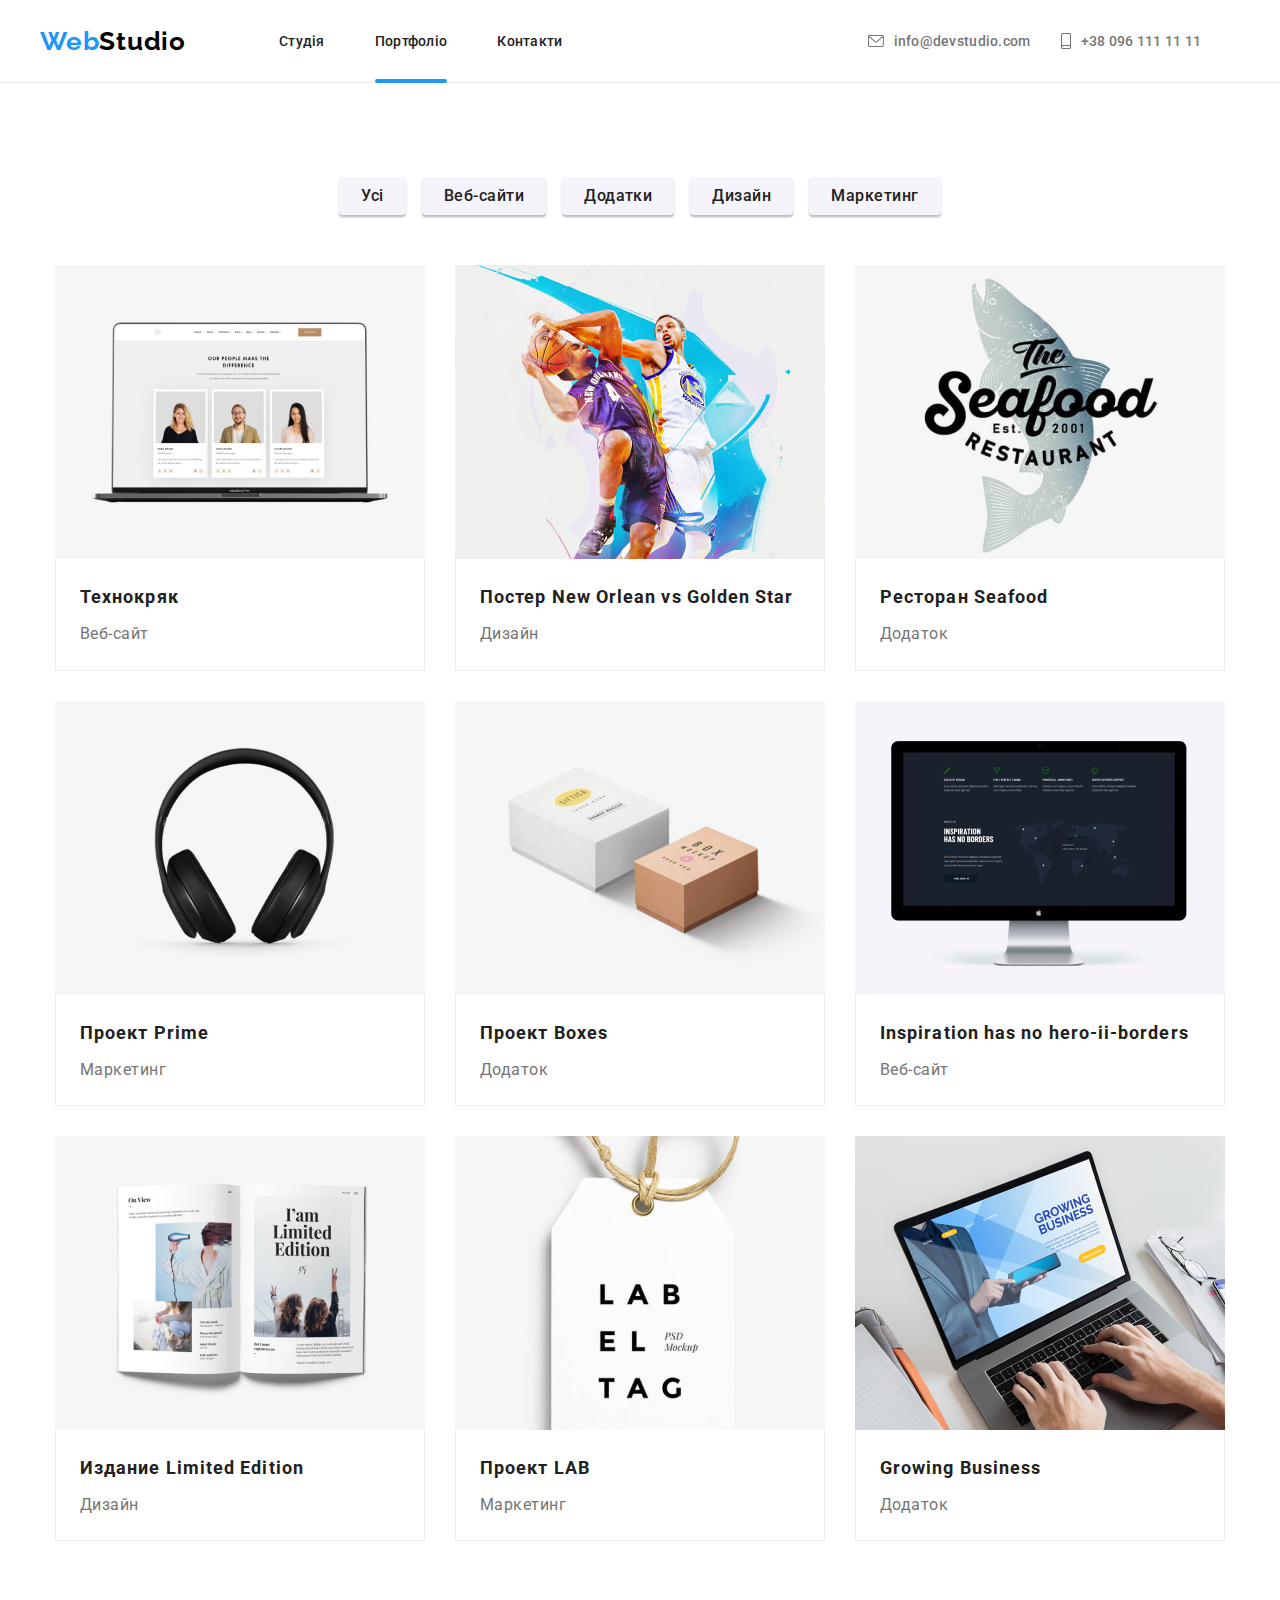
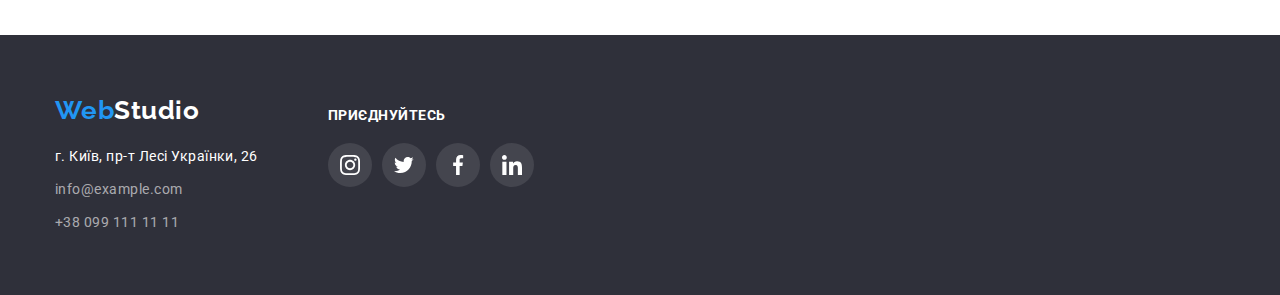
==== commit 52bcb822: "HW-5 changed 23-17-2022" ====
--- a/portfolio.html
+++ b/portfolio.html
@@ -26,10 +26,10 @@
           >
           <ul class="header-list">
             <li class="header-item">
-              <a class="header-link" href="./index.html" title="Наша Студія">Студія</a>
+              <a class="header-link-web" href="./index.html" title="Наша Студія">Студія</a>
             </li>
             <li class="header-item">
-              <a class="header-link-web" href="./portfolio.html" title="Наші проекти">Портфоліо</a>
+              <a class="header-link-web current" href="./portfolio.html" title="Наші проекти">Портфоліо</a>
             </li>
             <li class="header-item">
               <a class="header-link-web" href="./index.html" title="Наші контакти">Контакти</a>
@@ -57,9 +57,11 @@
     </header>
   <main>
     <section class="section">
+      
       <h1 class="hero-port visually-hidden">Головна секція</h1>
-      <ul class="container header-container">
-        <li class="hero-port-item"><button type="button" class="hero-blue-btn">Усі</button></li>
+    <div class="container">
+      <ul class="header-container-port">
+        <li class="hero-port-item"><button type="button" class="hero-port-btn">Усі</button></li>
         <li class="hero-port-item"><button type="button" class="hero-port-btn">Веб-сайти</button></li>
         <li class="hero-port-item"><button type="button" class="hero-port-btn">Додатки</button></li>
         <li class="hero-port-item"><button type="button" class="hero-port-btn">Дизайн</button></li>
@@ -180,13 +182,13 @@
       </div>
     </section>
   </main>
-   <footer>
+   <footer class="footer-studio">
       <div class="container main-footer">
         <div class="footer-container">
           <a class="footer-text" href="./index.html" title="Наш Логотип"
             ><span class="header-logo-web">Web</span>Studio</a
           >
-          <ul>
+          <ul class="footer-address">
             <li class="footer-item">
               <a class="footer-map" href="https://google.maps/" rel="noopener noreferrer">
                 г. Київ, пр-т Лесі Українки, 26</a
--- a/css/styles.css
+++ b/css/styles.css
@@ -69,9 +69,9 @@
 }
 
 .container {
-  display: flex;
-  align-items: center;
-  justify-content: center;
+  /* display: flex;
+  align-items: center;
+  justify-content: center; */
   max-width: 1200px;
   width: 100%;
   padding: 0 15px;
@@ -83,83 +83,21 @@
 }
 
 .line-border {
-  padding: 32px 0;
+  /* padding: 25px 0; */
   border-bottom: 1px solid #ececec;
   margin: 0 auto;
 }
 
-.header-container {
-  display: flex;
-  /* margin-bottom: 32px;
-  margin-top: 32px; */
-  width: 100%;
-}
-
-/* Первая страница Студия */
-
-.header-logo {
-  margin-right: 93px;
-  color: var(--color-black);
-  font-family: Raleway;
-  font-weight: 700;
-  font-size: 26px;
-  line-height: 1.17;
-  letter-spacing: 0.03em;
-}
-.header-logo-web {
-  color: var(--color-blue);
-  font-family: Raleway;
-  font-weight: 700;
-  font-size: 26px;
-  line-height: 1.17;
-  letter-spacing: 0.03em;
-}
-.header-list {
-  display: flex;
-  margin-right: 305px;
-  justify-content: flex-start;
-  gap: 50px;
-}
-/* 
-.current {
+.header-link-web {
+  display: block;
   position: relative;
-}
-
-.current:after {
-  content: "";
-  border: 2px solid #ececec;
-width: 100%;
-height: 2px;
-background-color: #fff;
-position: absolute;
-top: 0;
-left: 0;
-
- */
-
-/* margin-right: 331px; */
-.header-link {
-  display: block;
-  color: var(--color-blue);
-  font-family: Roboto;
-  font-weight: 500;
-  font-size: 14px;
-  line-height: 1.17;
-  letter-spacing: 0.02em;
-}
-.header-list .header-link:active {
-  color: var(--color-blue);
-}
-.header-list .header-link-web {
-  display: block;
+  padding: 33px 0;
   color: var(--title-color);
   font-family: Roboto;
   font-weight: 500;
   font-size: 14px;
   line-height: 1.17;
   letter-spacing: 0.02em;
-}
-.header-link-web {
   transition: color 250ms cubic-bezier(0.4, 0, 0.2, 1);
 }
 
@@ -168,6 +106,60 @@
   color: var(--color-blue);
 }
 
+.current::after {
+  position: absolute;
+  left: 0;
+  display: block;
+  content: "";
+  height: 4px;
+  width: 100%;
+  bottom: -1px;
+  background-color: var(--color-blue);
+  border-radius: 2px;
+}
+
+.header-container {
+  display: flex;
+  align-items: center;
+  /* justify-content: center;
+  margin-bottom: 25px; */
+}
+
+.header-container-port {
+  display: flex;
+  margin-bottom: 50px;
+  align-items: center;
+  justify-content: center;
+  gap: 8px;
+}
+.header-logo {
+  display: block;
+  margin-right: 93px;
+  color: var(--color-black);
+  font-family: Raleway;
+  font-weight: 700;
+  font-size: 26px;
+  line-height: 1.17;
+  letter-spacing: 0.03em;
+}
+.header-logo-web {
+  color: var(--color-blue);
+  font-family: Raleway;
+  font-weight: 700;
+  font-size: 26px;
+  line-height: 1.17;
+  letter-spacing: 0.03em;
+}
+.header-list {
+  display: flex;
+  margin-right: 305px;
+  justify-content: flex-start;
+  gap: 50px;
+}
+.header-list .header-link:active {
+  color: var(--color-blue);
+}
+
 .header-contact-list {
   display: flex;
   justify-content: flex-end;
@@ -179,27 +171,18 @@
   justify-content: space-between;
 }
 
-/* 
-.header-mail-contact {
-  display: flex;
-  margin-right: 10px;
-  fill: var(--text-color);
-}
-.header-tel-contact {
-  display: flex;
-  margin-right: 10px;
-  fill: var(--text-color);
-}  */
-
 .header-contact-link {
   display: flex;
-  margin-right: 30px;
   align-items: center;
   color: var(--text-color);
   font-size: 14px;
   line-height: 1.17;
   letter-spacing: 0.02em;
   transition: color 250ms cubic-bezier(0.4, 0, 0.2, 1);
+}
+
+.header-contact-item:not(:last-child) {
+  margin-right: 30px;
 }
 
 .header-mail-contact {
@@ -228,25 +211,6 @@
 .header-contact-link:focus .header-tel-contact {
   fill: var(--color-blue);
 }
-
-/* 
-.header-contact-port-item .header-mail-port-contact:hover,
-.header-contact-port-item .header-mail-port-contact:focus {
-  color: var(--text-color);
-  fill: var(--text-color);
-  transform: color var(--color-blue) 250ms cubic-bezier(0.4, 0, 0.2, 1);
-
-}
-.header-mail-port-contact {
-  fill: var(--text-color);
-  margin-right: 10px;
-  transition: color 250ms cubic-bezier(0.4, 0, 0.2, 1);
-}
-
-.header-tel-port-contact {
-  fill: var(--text-color);
-  margin-right: 10px;
-} */
 
 .overlay1 {
   margin-left: 0;
@@ -304,6 +268,7 @@
   letter-spacing: 0.06em;
   cursor: pointer;
   border: none;
+  box-shadow: 0px 4px 4px rgba(0, 0, 0, 0.25);
   transition: background-color 250ms cubic-bezier(0.4, 0, 0.2, 1);
 }
 .hero-btn:hover,
@@ -314,7 +279,7 @@
   padding-top: 0;
   margin: 0 auto 0;
   text-align: center;
-  width: 1600px;
+  /* width: 1600px; */
 }
 .hero-ii-container {
   padding-top: 0;
@@ -328,17 +293,6 @@
   padding-bottom: 0;
   gap: 30px;
   width: 270px;
-}
-
-.equipment {
-  display: block;
-  padding: 25px 100px 25px;
-  width: 270px;
-  height: 120px;
-  background-position: center;
-  background-color: var(--color-button-grey);
-  background-size: contain;
-  margin-bottom: 30px;
 }
 .social-list-container {
   display: flex;
@@ -362,12 +316,12 @@
 }
 .hero-iii {
   padding-top: 0;
-  margin: 0 auto 0;
+  margin: 0 auto;
   text-align: center;
 }
 .hero-iii-item {
   display: block;
-  margin: 0 auto 0;
+  margin: 0 auto;
   text-align: center;
 }
 
@@ -414,11 +368,11 @@
 .hero-iv-team {
   margin: 0 auto;
   text-align: center;
-  width: 1600px;
+  /* width: 1600px; */
   background-color: var(--color-button-grey);
 }
 .hero-iv-item {
-  padding: 0 0;
+  padding: 0;
   margin: 0 auto;
   text-align: center;
   gap: 30px;
@@ -485,22 +439,21 @@
   fill: var(--color-blue);
 }
 .main-clients {
-  display: block;
-  border: 6px solid #0b2275;
-  border-radius: 6px;
-  transition: border 1250ms cubic-bezier(0.4, 0, 0.2, 1);
-}
-
+  display: flex;
+  border: 1px solid #afb1b8;
+  border-radius: 4px;
+  transition: border 250ms cubic-bezier(0.4, 0, 0.2, 1);
+}
 .main-clients:hover,
 .main-clients:focus {
-  border: var(--color-red);
+  border: 1px solid var(--color-blue);
 }
 
 .clients-list {
   display: flex;
   justify-content: center;
   gap: 30px;
-  margin: 0 0;
+  margin: 0;
 }
 
 .hero-iv-text {
@@ -521,18 +474,21 @@
   align-items: baseline;
   justify-content: center;
 }
+
 footer {
-  margin: 0 auto 0;
+  margin: 0 auto;
   text-align: left;
   background-color: var(--color-footer);
 }
-.footer-address .footer-list:not(:last-child) {
-  margin-bottom: 9px;
+
+.footer-studio {
+  padding-top: 60px;
+  padding-bottom: 60px;
 }
 .footer-text {
   display: block;
   text-align: left;
-  padding-top: 60px;
+  /* padding-top: 60px; */
   margin-bottom: 20px;
   color: var(--color-white);
   font-family: Raleway;
@@ -575,8 +531,8 @@
 
 .last-footer {
   display: block;
-  padding-top: 72px;
-  padding-bottom: 100px;
+  padding-top: 12px;
+  /* padding-bottom: 100px; */
   margin-left: 70px;
 }
 
@@ -596,8 +552,8 @@
   color: var(--color-blue);
 }
 .footer-title {
+  text-align: left;
   margin-bottom: 20px;
-  text-align: left;
   color: var(--color-white);
   font-weight: 700;
   font-size: 14px;
@@ -605,72 +561,38 @@
   text-transform: uppercase;
 }
 .footer-social-list {
+  /* padding-bottom: 100px; */
   display: flex;
   justify-content: center;
   gap: 10px;
 }
-
 .footer-soc {
   fill: var(--color-white);
-  transition: fill 250ms cubic-bezier(0.4, 0, 0.2, 1);
-}
-
+}
+.footer-social-link {
+  display: flex;
+  width: 44px;
+  height: 44px;
+  align-items: center;
+  justify-content: center;
+  background-color: rgba(255, 255, 255, 0.1);
+  border-radius: 50%;
+  transition: background-color 250ms cubic-bezier(0.4, 0, 0.2, 1);
+}
+
+.footer-social-link:hover,
+.footer-social-link:focus {
+  background-color: var(--color-blue);
+}
 .footer-social-link:hover .footer-soc,
 .footer-social-link:focus .footer-soc {
   fill: var(--color-white);
 }
 
-.footer-social-link {
-  display: flex;
-  width: 44px;
-  height: 44px;
-  align-items: center;
-  justify-content: center;
-  background-color: rgba(255, 255, 255, 0.1);
-  box-shadow: 0px 4px 4px 0px rgba(0, 0, 0, 0.25);
-  border-radius: 50%;
-  transition: background-color 250ms cubic-bezier(0.4, 0, 0.2, 1);
-}
-
-.footer-social-link:hover,
-.footer-social-link:focus {
-  background-color: var(--color-blue);
-}
-
-/*  Друга сторінка */
-
-.hero-port-section {
-  padding: 0;
-  margin: 0 auto;
-  text-align: center;
-  width: 1600px;
-}
 .hero-port-list {
   display: flex;
   justify-content: center;
   border: none;
-}
-.hero-blue-btn {
-  padding: 6px 22px;
-  background-color: var(--color-blue);
-  color: var(--color-white);
-  font-family: Roboto;
-  font-weight: 500;
-  font-size: 16px;
-  line-height: 1.63;
-  letter-spacing: 0.03em;
-  cursor: pointer;
-  box-shadow: 0px 3px 1px rgba(0, 0, 0, 0.1), 0px 1px 2px rgba(0, 0, 0, 0.08),
-    0px 2px 2px rgba(0, 0, 0, 0.12);
-  border-radius: 4px;
-  border: none;
-  transition: background-color 250ms cubic-bezier(0.4, 0, 0.2, 1),
-    color 250ms cubic-bezier(0.4, 0, 0.2, 1);
-}
-.hero-blue-btn:hover,
-.hero-blue-btn:focus {
-  background-color: var(--color-button-blue);
-  color: (--color-white);
 }
 .hero-port-item {
   color: var(--title-color);
@@ -695,8 +617,10 @@
   font-size: 16px;
   line-height: 1.63;
   letter-spacing: 0.03em;
+  box-shadow: 0px 3px 1px rgba(0, 0, 0, 0.1), 0px 1px 2px rgba(0, 0, 0, 0.08),
+    0px 2px 2px rgba(0, 0, 0, 0.12);
+  border-radius: 4px;
   border: none;
-  border-radius: 4px;
   transition: background-color 250ms cubic-bezier(0.4, 0, 0.2, 1),
     color 250ms cubic-bezier(0.4, 0, 0.2, 1);
 }
@@ -713,9 +637,9 @@
 }
 .hero-ii-port-container {
   display: flex;
-  width: 1200px;
+  /* width: 1200px; */
   flex-wrap: wrap;
-  padding-top: 50px;
+  /* padding-top: 50px; */
   margin: 0 auto;
 }
 .hero-ii-port-item {
@@ -763,7 +687,8 @@
   transition: transform 250ms cubic-bezier(0.4, 0, 0.2, 1);
 }
 
-.hero-ii-port-item:hover .hero-ii-port-move {
+.hero-ii-port-item:hover .hero-ii-port-move,
+.hero-ii-port-item:focus .hero-ii-port-move {
   transform: translateY(0);
 }
 
@@ -824,15 +749,16 @@
 }
 
 .modal {
-  width: 500px;
-  min-height: 500px;
-  background-color: #fff;
-  border-radius: 10px;
   position: absolute;
   top: 50%;
   left: 50%;
+  width: 528px;
+  min-height: 581px;
+  background-color: #fff;
+  border-radius: 10px;
   transform: translate(-50%, -50%) scale(1);
   transition: transform 250ms cubic-bezier(0.4, 0, 0.2, 1);
+  transition: translateY (-50%, -50%);
 }
 
 .backdrop.is-hiden .modal {
@@ -844,3 +770,23 @@
   visibility: hidden;
   pointer-events: none;
 }
+
+.modal-close {
+  position: absolute;
+  right: 8px;
+  top: 7px;
+  width: 30px;
+  height: 30px;
+  border-radius: 50%;
+  fill: rgba(0, 0, 0, 0.1);
+  background-color: transparent;
+}
+
+.icon-modul {
+  display: flex;
+  fill: #000000;
+  background-position: center;
+  background-size: contain;
+  background-repeat: no-repeat;
+  text-align: center;
+}
